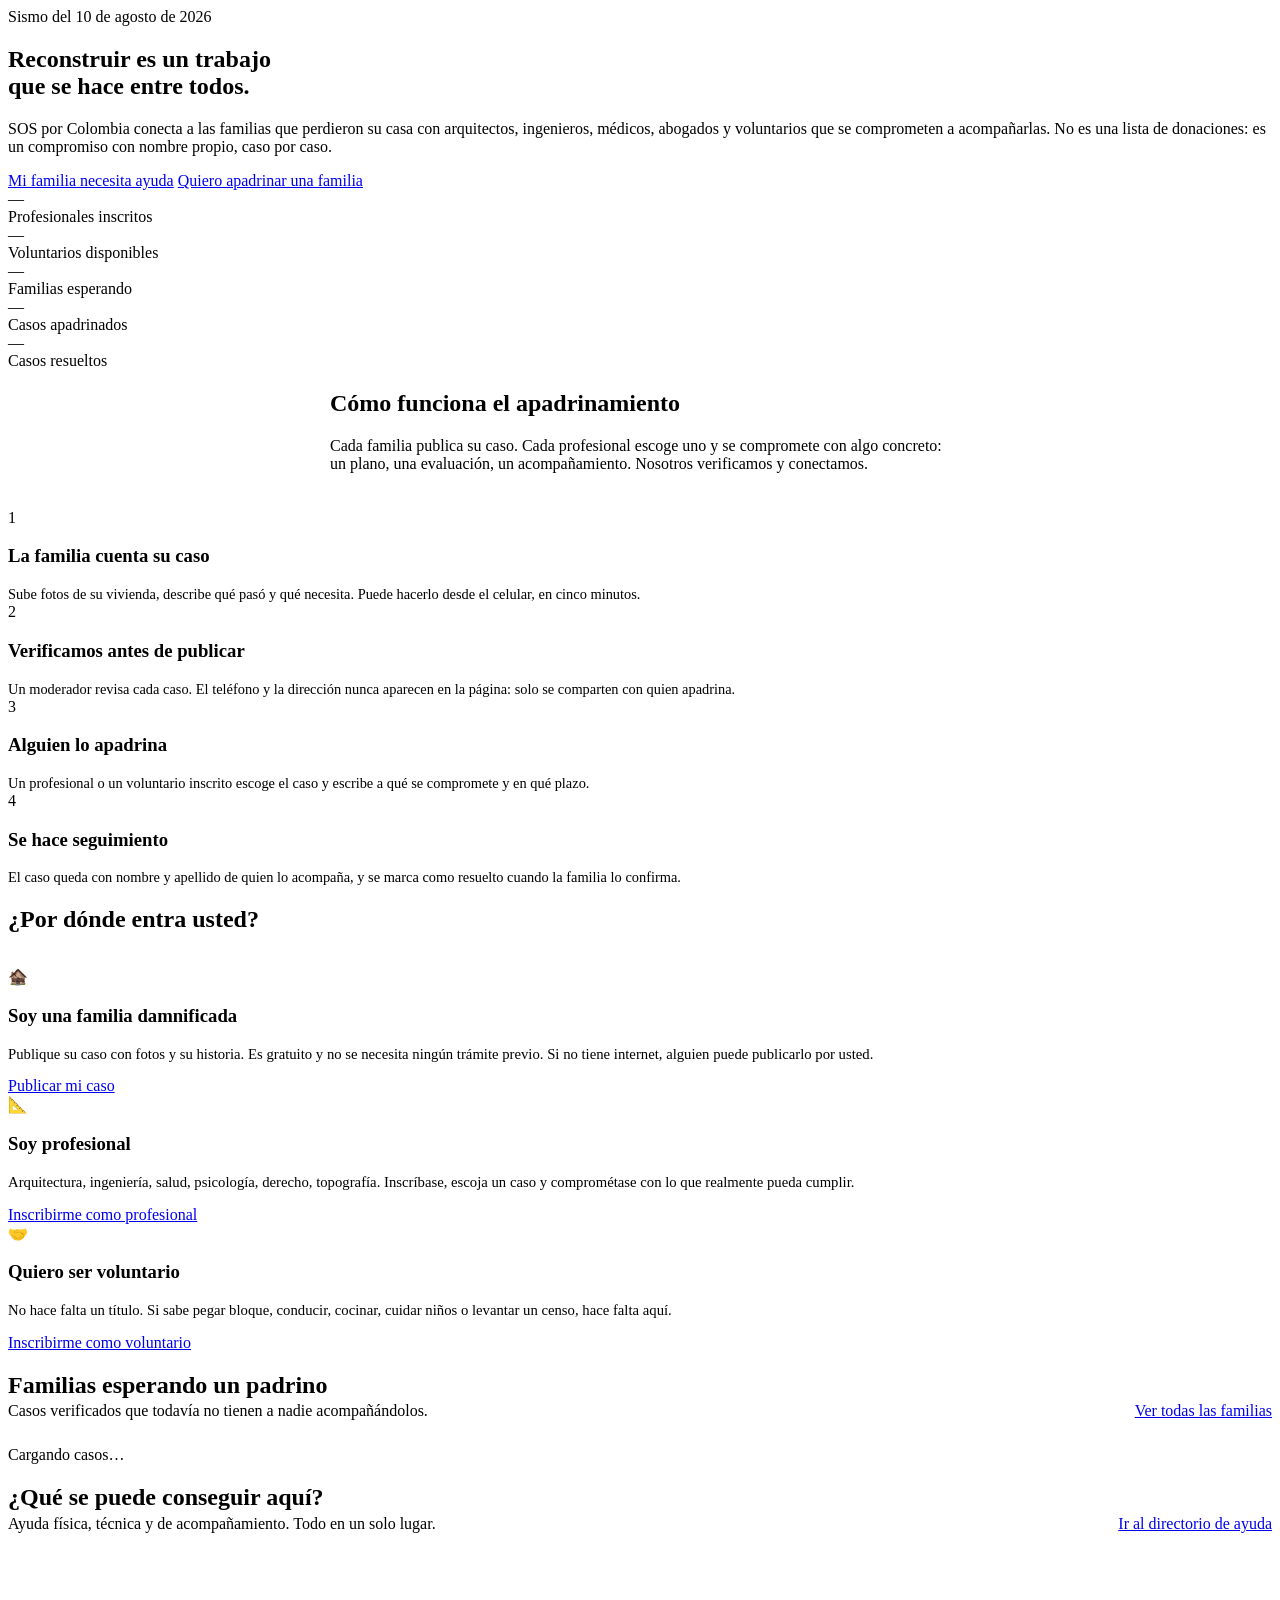
==== index.html @ c6923f70 "Paginas principales de SOS por Colombia" ====
<!DOCTYPE html>
<html lang="es-CO">
<head>
<meta charset="utf-8">
<meta name="viewport" content="width=device-width, initial-scale=1">
<title>SOS por Colombia · Reconstruir es un trabajo entre todos</title>
<meta name="description" content="Plataforma que conecta a las familias afectadas por el sismo del 10 de agosto de 2026 con arquitectos, ingenieros, profesionales y voluntarios dispuestos a acompañarlas.">
<meta property="og:title" content="SOS por Colombia">
<meta property="og:description" content="Conectamos a las familias damnificadas con profesionales y voluntarios que las acompañan hasta reconstruir.">
<meta property="og:type" content="website">
<link rel="icon" href="assets/img/favicon.svg" type="image/svg+xml">
<link rel="preconnect" href="https://fonts.googleapis.com">
<link rel="preconnect" href="https://fonts.gstatic.com" crossorigin>
<link href="https://fonts.googleapis.com/css2?family=Poppins:wght@400;500;600;700;800&display=swap" rel="stylesheet">
<link rel="stylesheet" href="assets/css/styles.css">
</head>
<body>

<main>
  <!-- ============ PORTADA ============ -->
  <section class="portada">
    <div class="contenedor">
      <span class="portada__etiqueta"><span class="portada__punto"></span> Sismo del 10 de agosto de 2026</span>
      <h1>Reconstruir es un trabajo<br>que se hace entre todos.</h1>
      <p class="portada__texto">
        SOS por Colombia conecta a las familias que perdieron su casa con arquitectos, ingenieros,
        médicos, abogados y voluntarios que se comprometen a acompañarlas. No es una lista de
        donaciones: es un compromiso con nombre propio, caso por caso.
      </p>
      <div class="portada__acciones">
        <a class="boton boton--dorado" href="publicar.html">Mi familia necesita ayuda</a>
        <a class="boton boton--claro" href="casos.html">Quiero apadrinar una familia</a>
      </div>

      <div class="cifras" id="cifras">
        <div class="cifra"><div class="cifra__num" data-cifra="profesionales">—</div><div class="cifra__etq">Profesionales inscritos</div></div>
        <div class="cifra"><div class="cifra__num" data-cifra="voluntarios">—</div><div class="cifra__etq">Voluntarios disponibles</div></div>
        <div class="cifra"><div class="cifra__num" data-cifra="casos_abiertos">—</div><div class="cifra__etq">Familias esperando</div></div>
        <div class="cifra"><div class="cifra__num" data-cifra="apadrinamientos">—</div><div class="cifra__etq">Casos apadrinados</div></div>
        <div class="cifra"><div class="cifra__num" data-cifra="casos_resueltos">—</div><div class="cifra__etq">Casos resueltos</div></div>
      </div>
    </div>
  </section>

  <!-- ============ CÓMO FUNCIONA ============ -->
  <section class="seccion">
    <div class="contenedor">
      <div class="centro" style="max-width:620px;margin-inline:auto">
        <h2>Cómo funciona el apadrinamiento</h2>
        <p style="color:var(--ink-2)">Cada familia publica su caso. Cada profesional escoge uno y se compromete
        con algo concreto: un plano, una evaluación, un acompañamiento. Nosotros verificamos y conectamos.</p>
      </div>
      <div class="rejilla rejilla--4" style="margin-top:36px">
        <article class="tarjeta">
          <div class="paso__num">1</div>
          <h3>La familia cuenta su caso</h3>
          <p style="font-size:.9rem;color:var(--ink-2);margin:0">Sube fotos de su vivienda, describe qué pasó y qué
          necesita. Puede hacerlo desde el celular, en cinco minutos.</p>
        </article>
        <article class="tarjeta">
          <div class="paso__num">2</div>
          <h3>Verificamos antes de publicar</h3>
          <p style="font-size:.9rem;color:var(--ink-2);margin:0">Un moderador revisa cada caso. El teléfono y la
          dirección nunca aparecen en la página: solo se comparten con quien apadrina.</p>
        </article>
        <article class="tarjeta">
          <div class="paso__num">3</div>
          <h3>Alguien lo apadrina</h3>
          <p style="font-size:.9rem;color:var(--ink-2);margin:0">Un profesional o un voluntario inscrito escoge el
          caso y escribe a qué se compromete y en qué plazo.</p>
        </article>
        <article class="tarjeta">
          <div class="paso__num">4</div>
          <h3>Se hace seguimiento</h3>
          <p style="font-size:.9rem;color:var(--ink-2);margin:0">El caso queda con nombre y apellido de quien lo
          acompaña, y se marca como resuelto cuando la familia lo confirma.</p>
        </article>
      </div>
    </div>
  </section>

  <!-- ============ TRES PUERTAS ============ -->
  <section class="seccion" style="background:#fff;border-block:1px solid var(--line)">
    <div class="contenedor">
      <h2 class="centro">¿Por dónde entra usted?</h2>
      <div class="rejilla rejilla--3" style="margin-top:34px">

        <article class="tarjeta tarjeta--enlace">
          <div class="icono-caja icono-caja--rojo">🏚️</div>
          <h3>Soy una familia damnificada</h3>
          <p style="font-size:.92rem;color:var(--ink-2)">Publique su caso con fotos y su historia. Es gratuito y no
          se necesita ningún trámite previo. Si no tiene internet, alguien puede publicarlo por usted.</p>
          <a class="boton boton--rojo boton--ancho" href="publicar.html">Publicar mi caso</a>
        </article>

        <article class="tarjeta tarjeta--enlace">
          <div class="icono-caja">📐</div>
          <h3>Soy profesional</h3>
          <p style="font-size:.92rem;color:var(--ink-2)">Arquitectura, ingeniería, salud, psicología, derecho,
          topografía. Inscríbase, escoja un caso y comprométase con lo que realmente pueda cumplir.</p>
          <a class="boton boton--primario boton--ancho" href="profesionales.html#inscribirme">Inscribirme como profesional</a>
        </article>

        <article class="tarjeta tarjeta--enlace">
          <div class="icono-caja icono-caja--dorado">🤝</div>
          <h3>Quiero ser voluntario</h3>
          <p style="font-size:.92rem;color:var(--ink-2)">No hace falta un título. Si sabe pegar bloque, conducir,
          cocinar, cuidar niños o levantar un censo, hace falta aquí.</p>
          <a class="boton boton--dorado boton--ancho" href="voluntarios.html#inscribirme">Inscribirme como voluntario</a>
        </article>

      </div>
    </div>
  </section>

  <!-- ============ CASOS RECIENTES ============ -->
  <section class="seccion">
    <div class="contenedor">
      <div style="display:flex;align-items:flex-end;justify-content:space-between;gap:18px;flex-wrap:wrap;margin-bottom:26px">
        <div>
          <h2 style="margin-bottom:.15em">Familias esperando un padrino</h2>
          <p style="color:var(--ink-2);margin:0">Casos verificados que todavía no tienen a nadie acompañándolos.</p>
        </div>
        <a class="boton boton--linea" href="casos.html">Ver todas las familias</a>
      </div>
      <div class="rejilla rejilla--3" id="casos-portada">
        <div class="cargando"><div class="girador"></div>Cargando casos…</div>
      </div>
    </div>
  </section>

  <!-- ============ QUÉ SE PUEDE CONSEGUIR ============ -->
  <section class="seccion" style="background:#fff;border-block:1px solid var(--line)">
    <div class="contenedor">
      <div style="display:flex;align-items:flex-end;justify-content:space-between;gap:18px;flex-wrap:wrap;margin-bottom:26px">
        <div>
          <h2 style="margin-bottom:.15em">¿Qué se puede conseguir aquí?</h2>
          <p style="color:var(--ink-2);margin:0">Ayuda física, técnica y de acompañamiento. Todo en un solo lugar.</p>
        </div>
        <a class="boton boton--linea" href="ayuda.html">Ir al directorio de ayuda</a>
      </div>
      <div class="rejilla rejilla--4" id="tipos-ayuda"></div>
    </div>
  </section>

  <!-- ============ CONTEXTO DEL EVENTO ============ -->
  <section class="seccion">
    <div class="contenedor">
      <div class="tarjeta" style="background:var(--navy-900);color:#fff;border:none">
        <h2 style="color:#fff">La dimensión de lo que pasó</h2>
        <div class="rejilla rejilla--4" style="margin-top:22px" id="contexto"></div>
        <p style="margin:22px 0 0;font-size:.79rem;color:rgba(255,255,255,.55)" id="fuente-contexto"></p>
      </div>
    </div>
  </section>
</main>

<script type="module" src="assets/js/pag-inicio.js"></script>
</body>
</html>
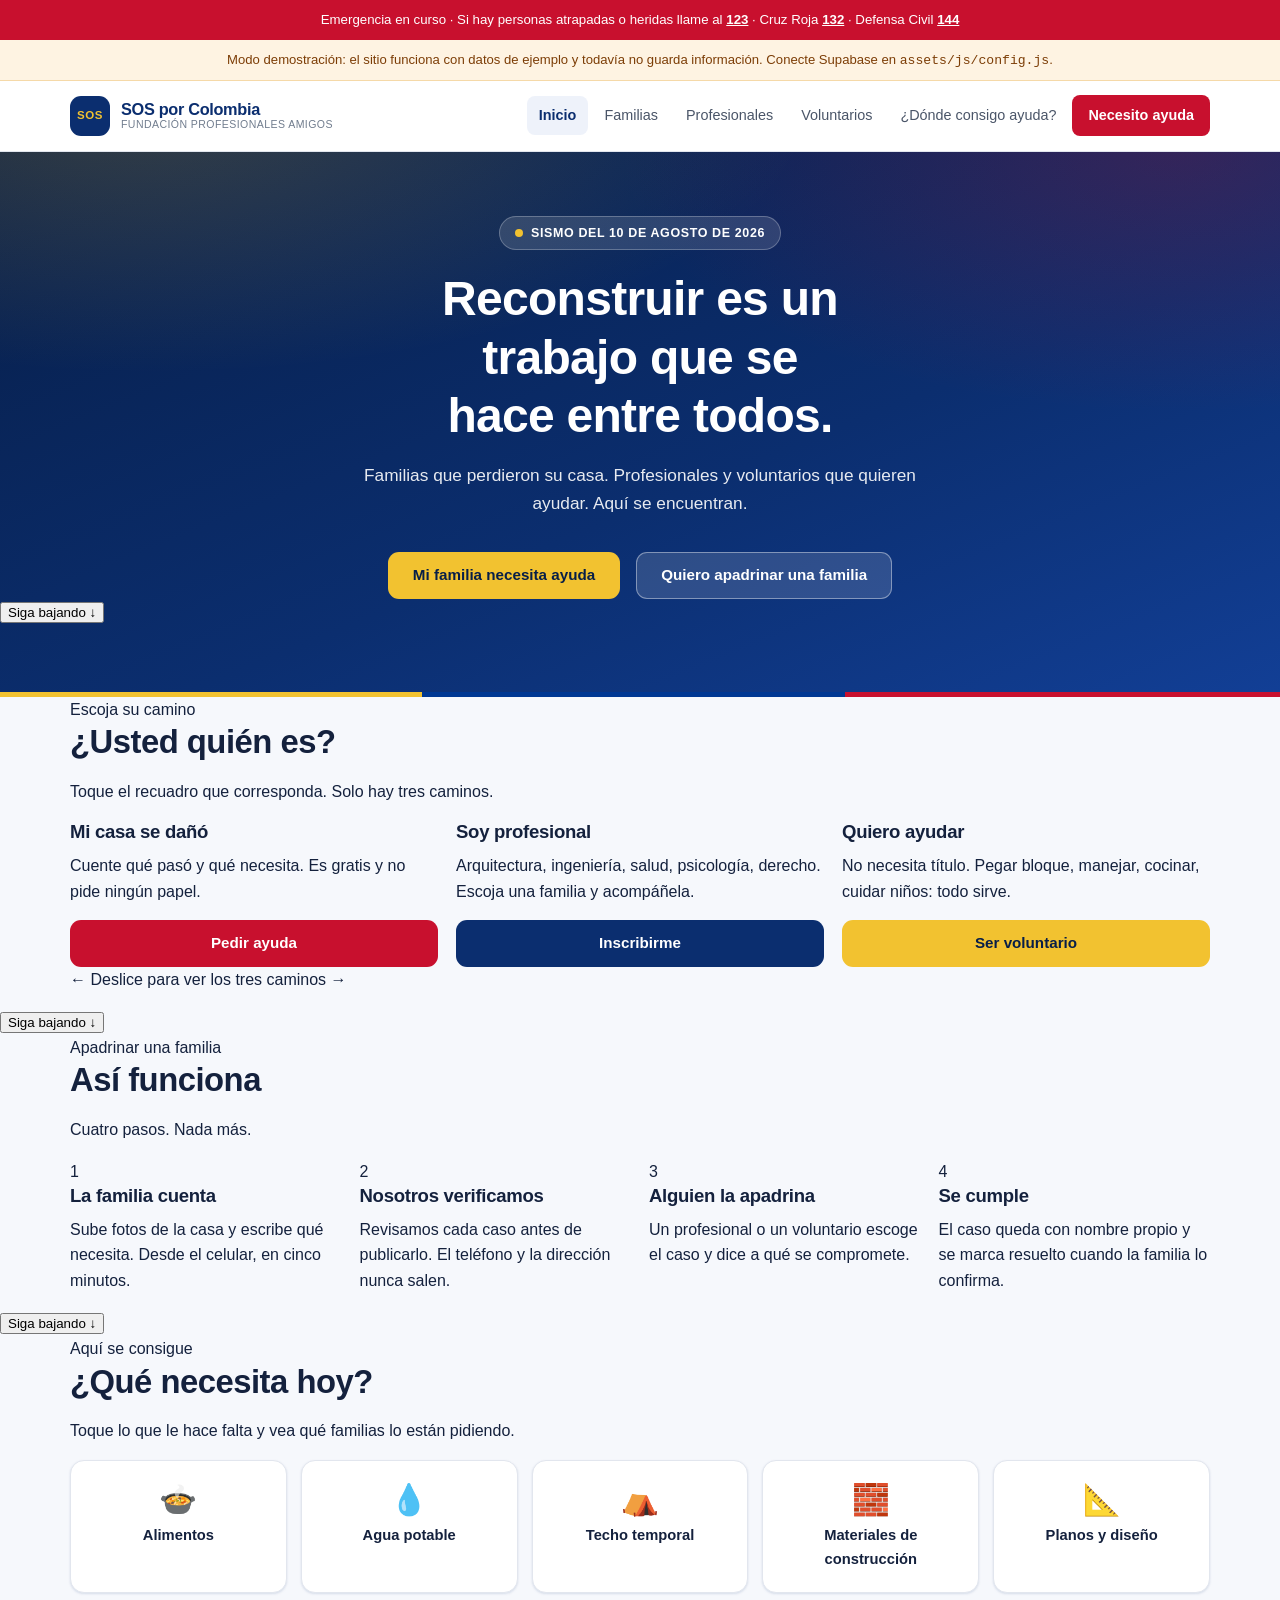
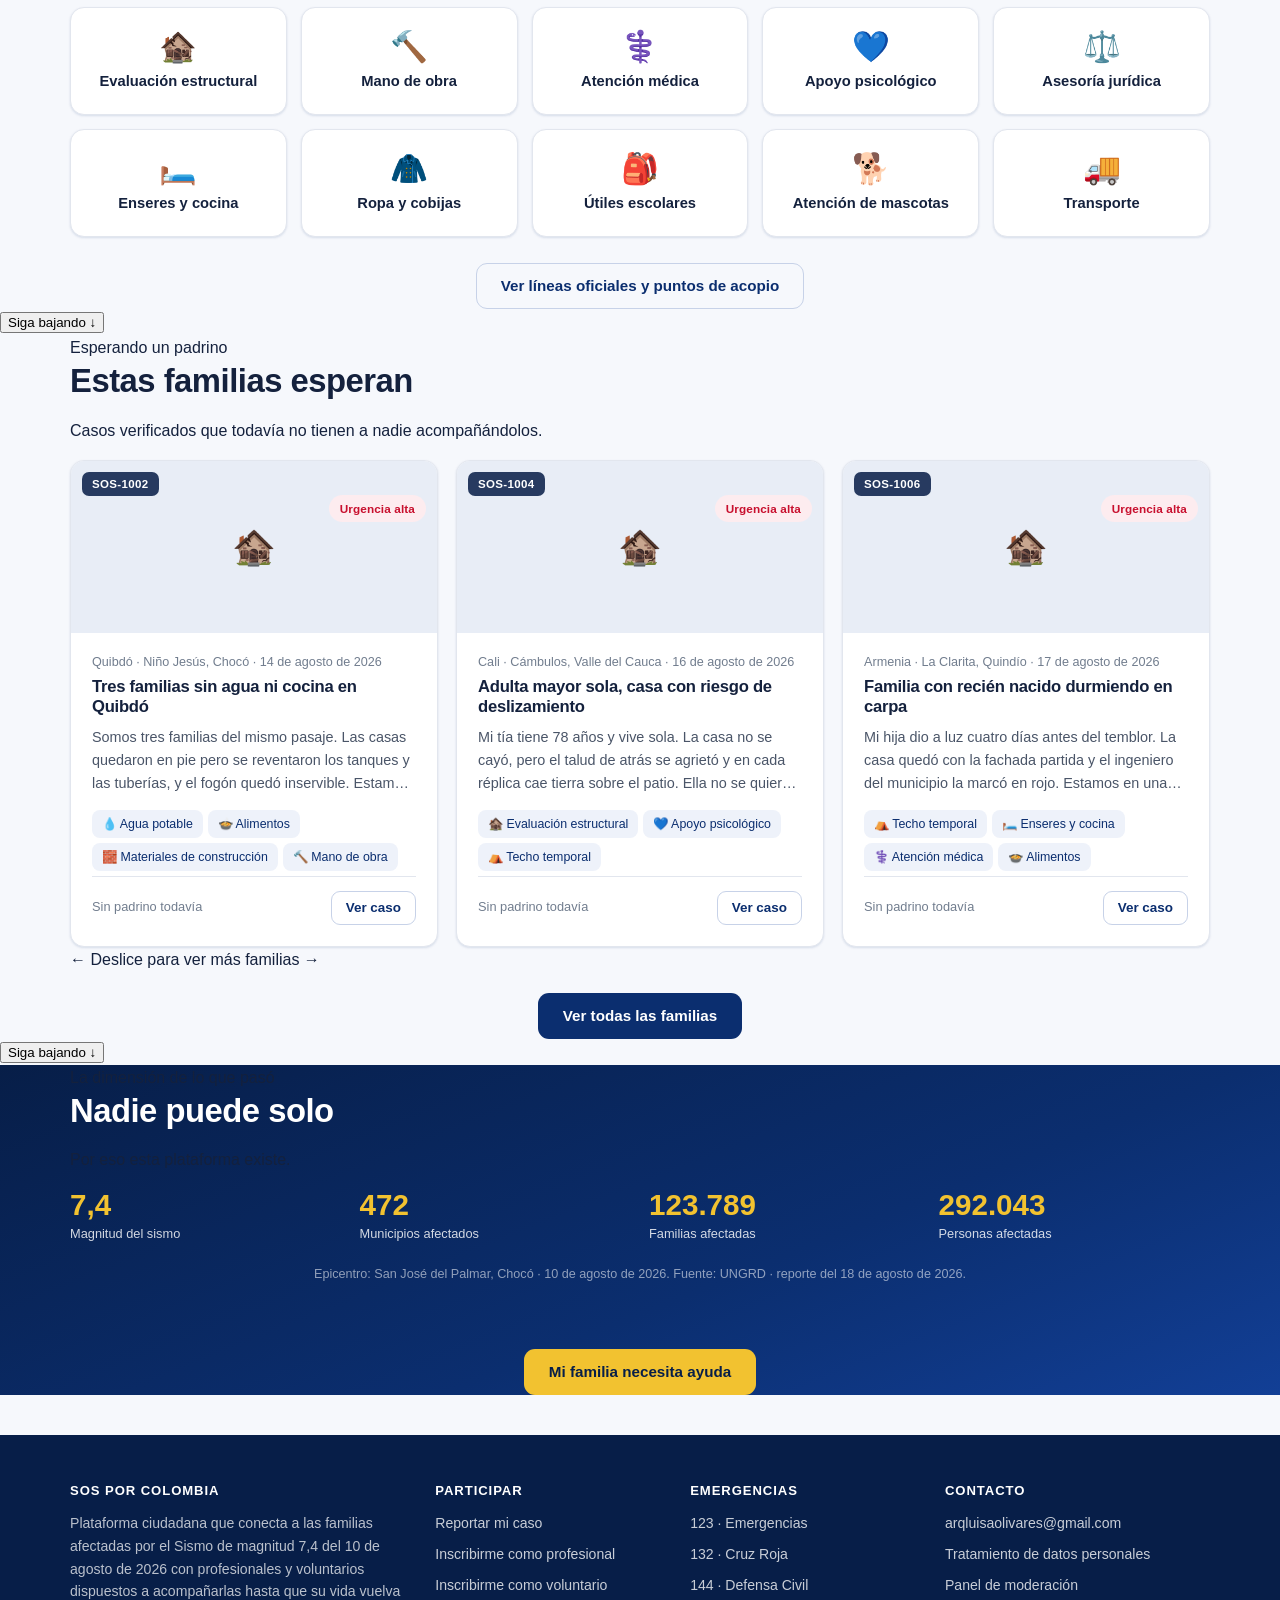
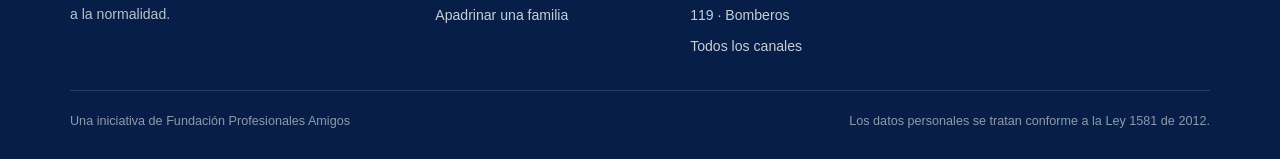
==== commit 30c4ccba: "Rediseno de la portada: navegacion pantalla por pantalla" ====
--- a/index.html
+++ b/index.html
@@ -1,5 +1,5 @@
 <!DOCTYPE html>
-<html lang="es-CO">
+<html lang="es-CO" class="pantallas">
 <head>
 <meta charset="utf-8">
 <meta name="viewport" content="width=device-width, initial-scale=1">
@@ -17,142 +17,168 @@
 <body>
 
 <main>
-  <!-- ============ PORTADA ============ -->
-  <section class="portada">
+
+  <!-- ══════════ PANTALLA 1 · PORTADA ══════════ -->
+  <section class="pantalla pantalla--oscura portada" id="p1" data-pantalla="Inicio" data-tono="oscuro">
+    <div class="contenedor centro">
+      <span class="portada__etiqueta"><span class="portada__punto"></span> Sismo del 10 de agosto de 2026</span>
+
+      <h1 style="max-width:16ch;margin-inline:auto">Reconstruir es un trabajo que se hace entre todos.</h1>
+
+      <p class="portada__texto" style="margin-inline:auto;text-align:center;max-width:600px">
+        Familias que perdieron su casa. Profesionales y voluntarios que quieren ayudar.
+        Aquí se encuentran.
+      </p>
+
+      <div class="portada__acciones" style="justify-content:center;gap:16px;margin-top:34px">
+        <a class="boton boton--dorado boton--grande" href="publicar.html">Mi familia necesita ayuda</a>
+        <a class="boton boton--claro boton--grande" href="casos.html">Quiero apadrinar una familia</a>
+      </div>
+    </div>
+    <button class="baja" type="button" data-ir="#p2" aria-label="Ver la siguiente pantalla">
+      Siga bajando <span>↓</span>
+    </button>
+  </section>
+
+  <!-- ══════════ PANTALLA 2 · POR DÓNDE ENTRA ══════════ -->
+  <section class="pantalla pantalla--crema" id="p2" data-pantalla="Por dónde entro">
     <div class="contenedor">
-      <span class="portada__etiqueta"><span class="portada__punto"></span> Sismo del 10 de agosto de 2026</span>
-      <h1>Reconstruir es un trabajo<br>que se hace entre todos.</h1>
-      <p class="portada__texto">
-        SOS por Colombia conecta a las familias que perdieron su casa con arquitectos, ingenieros,
-        médicos, abogados y voluntarios que se comprometen a acompañarlas. No es una lista de
-        donaciones: es un compromiso con nombre propio, caso por caso.
-      </p>
-      <div class="portada__acciones">
-        <a class="boton boton--dorado" href="publicar.html">Mi familia necesita ayuda</a>
-        <a class="boton boton--claro" href="casos.html">Quiero apadrinar una familia</a>
+      <div class="titulo-pantalla">
+        <span class="rotulo">Escoja su camino</span>
+        <h2>¿Usted quién es?</h2>
+        <p>Toque el recuadro que corresponda. Solo hay tres caminos.</p>
       </div>
 
-      <div class="cifras" id="cifras">
-        <div class="cifra"><div class="cifra__num" data-cifra="profesionales">—</div><div class="cifra__etq">Profesionales inscritos</div></div>
-        <div class="cifra"><div class="cifra__num" data-cifra="voluntarios">—</div><div class="cifra__etq">Voluntarios disponibles</div></div>
-        <div class="cifra"><div class="cifra__num" data-cifra="casos_abiertos">—</div><div class="cifra__etq">Familias esperando</div></div>
-        <div class="cifra"><div class="cifra__num" data-cifra="apadrinamientos">—</div><div class="cifra__etq">Casos apadrinados</div></div>
-        <div class="cifra"><div class="cifra__num" data-cifra="casos_resueltos">—</div><div class="cifra__etq">Casos resueltos</div></div>
+      <div class="rejilla rejilla--3 deslizable">
+        <article class="camino">
+          <div class="icono-grande icono-grande--rojo" data-icono="casa-danada" data-tam="42"></div>
+          <h3>Mi casa se dañó</h3>
+          <p>Cuente qué pasó y qué necesita. Es gratis y no pide ningún papel.</p>
+          <a class="boton boton--rojo boton--ancho" href="publicar.html">Pedir ayuda</a>
+        </article>
+
+        <article class="camino">
+          <div class="icono-grande" data-icono="escuadra" data-tam="42"></div>
+          <h3>Soy profesional</h3>
+          <p>Arquitectura, ingeniería, salud, psicología, derecho. Escoja una familia y acompáñela.</p>
+          <a class="boton boton--primario boton--ancho" href="profesionales.html#inscribirme">Inscribirme</a>
+        </article>
+
+        <article class="camino">
+          <div class="icono-grande icono-grande--dorado" data-icono="corazon" data-tam="42"></div>
+          <h3>Quiero ayudar</h3>
+          <p>No necesita título. Pegar bloque, manejar, cocinar, cuidar niños: todo sirve.</p>
+          <a class="boton boton--dorado boton--ancho" href="voluntarios.html#inscribirme">Ser voluntario</a>
+        </article>
+      </div>
+      <p class="pista">← Deslice para ver los tres caminos →</p>
+    </div>
+    <button class="baja" type="button" data-ir="#p3" aria-label="Ver la siguiente pantalla">
+      Siga bajando <span>↓</span>
+    </button>
+  </section>
+
+  <!-- ══════════ PANTALLA 3 · CÓMO FUNCIONA ══════════ -->
+  <section class="pantalla pantalla--blanca" id="p3" data-pantalla="Cómo funciona">
+    <div class="contenedor">
+      <div class="titulo-pantalla">
+        <span class="rotulo">Apadrinar una familia</span>
+        <h2>Así funciona</h2>
+        <p>Cuatro pasos. Nada más.</p>
+      </div>
+
+      <div class="rejilla rejilla--4">
+        <article class="paso">
+          <div class="paso__circulo" data-icono="camara" data-tam="32"><span class="paso__orden">1</span></div>
+          <h3>La familia cuenta</h3>
+          <p>Sube fotos de la casa y escribe qué necesita. Desde el celular, en cinco minutos.</p>
+        </article>
+        <article class="paso">
+          <div class="paso__circulo" data-icono="escudo" data-tam="32"><span class="paso__orden">2</span></div>
+          <h3>Nosotros verificamos</h3>
+          <p>Revisamos cada caso antes de publicarlo. El teléfono y la dirección nunca salen.</p>
+        </article>
+        <article class="paso">
+          <div class="paso__circulo" data-icono="personas" data-tam="32"><span class="paso__orden">3</span></div>
+          <h3>Alguien la apadrina</h3>
+          <p>Un profesional o un voluntario escoge el caso y dice a qué se compromete.</p>
+        </article>
+        <article class="paso">
+          <div class="paso__circulo" data-icono="casa-corazon" data-tam="32"><span class="paso__orden">4</span></div>
+          <h3>Se cumple</h3>
+          <p>El caso queda con nombre propio y se marca resuelto cuando la familia lo confirma.</p>
+        </article>
+      </div>
+    </div>
+    <button class="baja" type="button" data-ir="#p4" aria-label="Ver la siguiente pantalla">
+      Siga bajando <span>↓</span>
+    </button>
+  </section>
+
+  <!-- ══════════ PANTALLA 4 · QUÉ NECESITA ══════════ -->
+  <section class="pantalla pantalla--crema" id="p4" data-pantalla="Qué necesita">
+    <div class="contenedor">
+      <div class="titulo-pantalla">
+        <span class="rotulo">Aquí se consigue</span>
+        <h2>¿Qué necesita hoy?</h2>
+        <p>Toque lo que le hace falta y vea qué familias lo están pidiendo.</p>
+      </div>
+
+      <div class="rejilla rejilla--4" id="tipos-ayuda" style="gap:14px"></div>
+
+      <div class="centro" style="margin-top:26px">
+        <a class="boton boton--linea" href="ayuda.html">Ver líneas oficiales y puntos de acopio</a>
+      </div>
+    </div>
+    <button class="baja" type="button" data-ir="#p5" aria-label="Ver la siguiente pantalla">
+      Siga bajando <span>↓</span>
+    </button>
+  </section>
+
+  <!-- ══════════ PANTALLA 5 · FAMILIAS ══════════ -->
+  <section class="pantalla pantalla--blanca" id="p5" data-pantalla="Familias">
+    <div class="contenedor">
+      <div class="titulo-pantalla">
+        <span class="rotulo">Esperando un padrino</span>
+        <h2>Estas familias esperan</h2>
+        <p>Casos verificados que todavía no tienen a nadie acompañándolos.</p>
+      </div>
+
+      <div class="rejilla rejilla--3 deslizable" id="casos-portada">
+        <div class="cargando"><div class="girador"></div>Cargando casos…</div>
+      </div>
+      <p class="pista">← Deslice para ver más familias →</p>
+
+      <div class="centro" style="margin-top:20px">
+        <a class="boton boton--primario" href="casos.html">Ver todas las familias</a>
+      </div>
+    </div>
+    <button class="baja" type="button" data-ir="#p6" aria-label="Ver la siguiente pantalla">
+      Siga bajando <span>↓</span>
+    </button>
+  </section>
+
+  <!-- ══════════ PANTALLA 6 · CIFRAS ══════════ -->
+  <section class="pantalla pantalla--oscura" id="p6" data-pantalla="Cifras" data-tono="oscuro"
+           style="background:linear-gradient(158deg,var(--navy-900) 0%, var(--navy) 60%, #123f96 100%)">
+    <div class="contenedor">
+      <div class="titulo-pantalla">
+        <span class="rotulo">La dimensión de lo que pasó</span>
+        <h2 style="color:#fff">Nadie puede solo</h2>
+        <p>Por eso esta plataforma existe.</p>
+      </div>
+
+      <div class="rejilla rejilla--4" id="contexto" style="gap:18px"></div>
+      <p class="centro" style="margin:20px 0 0;font-size:.79rem;color:rgba(255,255,255,.55)" id="fuente-contexto"></p>
+
+      <div class="rejilla rejilla--4" id="cifras-plataforma" style="gap:14px;margin-top:34px"></div>
+
+      <div class="centro" style="margin-top:30px">
+        <a class="boton boton--dorado boton--grande" href="publicar.html">Mi familia necesita ayuda</a>
       </div>
     </div>
   </section>
 
-  <!-- ============ CÓMO FUNCIONA ============ -->
-  <section class="seccion">
-    <div class="contenedor">
-      <div class="centro" style="max-width:620px;margin-inline:auto">
-        <h2>Cómo funciona el apadrinamiento</h2>
-        <p style="color:var(--ink-2)">Cada familia publica su caso. Cada profesional escoge uno y se compromete
-        con algo concreto: un plano, una evaluación, un acompañamiento. Nosotros verificamos y conectamos.</p>
-      </div>
-      <div class="rejilla rejilla--4" style="margin-top:36px">
-        <article class="tarjeta">
-          <div class="paso__num">1</div>
-          <h3>La familia cuenta su caso</h3>
-          <p style="font-size:.9rem;color:var(--ink-2);margin:0">Sube fotos de su vivienda, describe qué pasó y qué
-          necesita. Puede hacerlo desde el celular, en cinco minutos.</p>
-        </article>
-        <article class="tarjeta">
-          <div class="paso__num">2</div>
-          <h3>Verificamos antes de publicar</h3>
-          <p style="font-size:.9rem;color:var(--ink-2);margin:0">Un moderador revisa cada caso. El teléfono y la
-          dirección nunca aparecen en la página: solo se comparten con quien apadrina.</p>
-        </article>
-        <article class="tarjeta">
-          <div class="paso__num">3</div>
-          <h3>Alguien lo apadrina</h3>
-          <p style="font-size:.9rem;color:var(--ink-2);margin:0">Un profesional o un voluntario inscrito escoge el
-          caso y escribe a qué se compromete y en qué plazo.</p>
-        </article>
-        <article class="tarjeta">
-          <div class="paso__num">4</div>
-          <h3>Se hace seguimiento</h3>
-          <p style="font-size:.9rem;color:var(--ink-2);margin:0">El caso queda con nombre y apellido de quien lo
-          acompaña, y se marca como resuelto cuando la familia lo confirma.</p>
-        </article>
-      </div>
-    </div>
-  </section>
-
-  <!-- ============ TRES PUERTAS ============ -->
-  <section class="seccion" style="background:#fff;border-block:1px solid var(--line)">
-    <div class="contenedor">
-      <h2 class="centro">¿Por dónde entra usted?</h2>
-      <div class="rejilla rejilla--3" style="margin-top:34px">
-
-        <article class="tarjeta tarjeta--enlace">
-          <div class="icono-caja icono-caja--rojo">🏚️</div>
-          <h3>Soy una familia damnificada</h3>
-          <p style="font-size:.92rem;color:var(--ink-2)">Publique su caso con fotos y su historia. Es gratuito y no
-          se necesita ningún trámite previo. Si no tiene internet, alguien puede publicarlo por usted.</p>
-          <a class="boton boton--rojo boton--ancho" href="publicar.html">Publicar mi caso</a>
-        </article>
-
-        <article class="tarjeta tarjeta--enlace">
-          <div class="icono-caja">📐</div>
-          <h3>Soy profesional</h3>
-          <p style="font-size:.92rem;color:var(--ink-2)">Arquitectura, ingeniería, salud, psicología, derecho,
-          topografía. Inscríbase, escoja un caso y comprométase con lo que realmente pueda cumplir.</p>
-          <a class="boton boton--primario boton--ancho" href="profesionales.html#inscribirme">Inscribirme como profesional</a>
-        </article>
-
-        <article class="tarjeta tarjeta--enlace">
-          <div class="icono-caja icono-caja--dorado">🤝</div>
-          <h3>Quiero ser voluntario</h3>
-          <p style="font-size:.92rem;color:var(--ink-2)">No hace falta un título. Si sabe pegar bloque, conducir,
-          cocinar, cuidar niños o levantar un censo, hace falta aquí.</p>
-          <a class="boton boton--dorado boton--ancho" href="voluntarios.html#inscribirme">Inscribirme como voluntario</a>
-        </article>
-
-      </div>
-    </div>
-  </section>
-
-  <!-- ============ CASOS RECIENTES ============ -->
-  <section class="seccion">
-    <div class="contenedor">
-      <div style="display:flex;align-items:flex-end;justify-content:space-between;gap:18px;flex-wrap:wrap;margin-bottom:26px">
-        <div>
-          <h2 style="margin-bottom:.15em">Familias esperando un padrino</h2>
-          <p style="color:var(--ink-2);margin:0">Casos verificados que todavía no tienen a nadie acompañándolos.</p>
-        </div>
-        <a class="boton boton--linea" href="casos.html">Ver todas las familias</a>
-      </div>
-      <div class="rejilla rejilla--3" id="casos-portada">
-        <div class="cargando"><div class="girador"></div>Cargando casos…</div>
-      </div>
-    </div>
-  </section>
-
-  <!-- ============ QUÉ SE PUEDE CONSEGUIR ============ -->
-  <section class="seccion" style="background:#fff;border-block:1px solid var(--line)">
-    <div class="contenedor">
-      <div style="display:flex;align-items:flex-end;justify-content:space-between;gap:18px;flex-wrap:wrap;margin-bottom:26px">
-        <div>
-          <h2 style="margin-bottom:.15em">¿Qué se puede conseguir aquí?</h2>
-          <p style="color:var(--ink-2);margin:0">Ayuda física, técnica y de acompañamiento. Todo en un solo lugar.</p>
-        </div>
-        <a class="boton boton--linea" href="ayuda.html">Ir al directorio de ayuda</a>
-      </div>
-      <div class="rejilla rejilla--4" id="tipos-ayuda"></div>
-    </div>
-  </section>
-
-  <!-- ============ CONTEXTO DEL EVENTO ============ -->
-  <section class="seccion">
-    <div class="contenedor">
-      <div class="tarjeta" style="background:var(--navy-900);color:#fff;border:none">
-        <h2 style="color:#fff">La dimensión de lo que pasó</h2>
-        <div class="rejilla rejilla--4" style="margin-top:22px" id="contexto"></div>
-        <p style="margin:22px 0 0;font-size:.79rem;color:rgba(255,255,255,.55)" id="fuente-contexto"></p>
-      </div>
-    </div>
-  </section>
 </main>
 
 <script type="module" src="assets/js/pag-inicio.js"></script>
--- a/assets/css/styles.css
+++ b/assets/css/styles.css
@@ -0,0 +1,356 @@
+/* =====================================================================
+   SOS POR COLOMBIA · Sistema de diseño
+   Fundación Profesionales Amigos — navy #0B2E6F / dorado #F2C230
+   ===================================================================== */
+
+:root{
+  --navy:#0B2E6F;
+  --navy-700:#0F3D8C;
+  --navy-900:#071E48;
+  --gold:#F2C230;
+  --gold-600:#D9A711;
+  --red:#C8102E;
+  --red-50:#FDECEF;
+  --green:#0E7C5A;
+  --green-50:#E7F5F0;
+  --amber:#B45309;
+  --amber-50:#FEF3E2;
+
+  --ink:#14213D;
+  --ink-2:#4A5568;
+  --ink-3:#717D8E;
+  --line:#E2E6EE;
+  --bg:#F6F8FC;
+  --white:#FFFFFF;
+
+  --radius:14px;
+  --radius-sm:9px;
+  --shadow-sm:0 1px 2px rgba(11,46,111,.06), 0 1px 3px rgba(11,46,111,.08);
+  --shadow:0 4px 6px -1px rgba(11,46,111,.08), 0 10px 24px -6px rgba(11,46,111,.14);
+  --shadow-lg:0 18px 45px -12px rgba(11,46,111,.28);
+  --maxw:1180px;
+  --font:'Poppins', -apple-system, BlinkMacSystemFont, 'Segoe UI', Roboto, sans-serif;
+}
+
+*,*::before,*::after{box-sizing:border-box}
+html{scroll-behavior:smooth}
+body{
+  margin:0;font-family:var(--font);color:var(--ink);background:var(--bg);
+  font-size:16px;line-height:1.62;-webkit-font-smoothing:antialiased;
+}
+img{max-width:100%;display:block}
+a{color:var(--navy);text-decoration:none}
+a:hover{text-decoration:underline}
+h1,h2,h3,h4{line-height:1.22;margin:0 0 .5em;font-weight:700;letter-spacing:-.015em}
+h1{font-size:clamp(1.9rem,4.4vw,3rem)}
+h2{font-size:clamp(1.4rem,2.8vw,2.05rem)}
+h3{font-size:1.16rem}
+p{margin:0 0 1em}
+:focus-visible{outline:3px solid var(--gold);outline-offset:2px;border-radius:4px}
+
+.contenedor{width:100%;max-width:var(--maxw);margin-inline:auto;padding-inline:20px}
+.seccion{padding:56px 0}
+.seccion--ajustada{padding:36px 0}
+.centro{text-align:center}
+.oculto{display:none !important}
+.solo-lectores{position:absolute;width:1px;height:1px;overflow:hidden;clip:rect(0 0 0 0);white-space:nowrap}
+
+/* ---------- Barra de emergencia ---------- */
+.franja-alerta{
+  background:var(--red);color:#fff;font-size:.83rem;font-weight:500;
+  padding:9px 0;text-align:center;
+}
+.franja-alerta a{color:#fff;text-decoration:underline;font-weight:600}
+
+/* ---------- Encabezado ---------- */
+.encabezado{
+  position:sticky;top:0;z-index:60;background:rgba(255,255,255,.94);
+  backdrop-filter:saturate(180%) blur(10px);border-bottom:1px solid var(--line);
+}
+.encabezado__fila{display:flex;align-items:center;gap:22px;min-height:70px}
+.marca{display:flex;align-items:center;gap:11px;font-weight:700;color:var(--navy);text-decoration:none;flex-shrink:0}
+.marca:hover{text-decoration:none}
+.marca__sello{
+  width:40px;height:40px;border-radius:11px;background:var(--navy);color:var(--gold);
+  display:grid;place-items:center;font-size:.72rem;font-weight:800;letter-spacing:.5px;flex-shrink:0;
+}
+.marca__texto{display:flex;flex-direction:column;line-height:1.1}
+.marca__texto strong{font-size:1.02rem;letter-spacing:-.02em}
+.marca__texto span{font-size:.66rem;color:var(--ink-3);font-weight:500;letter-spacing:.04em;text-transform:uppercase}
+
+.nav{display:flex;align-items:center;gap:4px;margin-left:auto;flex-wrap:wrap}
+.nav a{
+  padding:8px 12px;border-radius:8px;font-size:.9rem;font-weight:500;color:var(--ink-2);
+}
+.nav a:hover{background:#EEF2FA;color:var(--navy);text-decoration:none}
+.nav a[aria-current="page"]{color:var(--navy);background:#EEF2FA;font-weight:600}
+.nav__cta{
+  background:var(--red) !important;color:#fff !important;font-weight:600 !important;padding:9px 16px !important;
+}
+.nav__cta:hover{background:#A50D25 !important}
+.menu-boton{
+  display:none;margin-left:auto;background:none;border:1px solid var(--line);border-radius:9px;
+  padding:9px 11px;cursor:pointer;color:var(--navy);
+}
+
+@media (max-width:960px){
+  .menu-boton{display:block}
+  .nav{
+    position:absolute;top:100%;left:0;right:0;background:#fff;border-bottom:1px solid var(--line);
+    flex-direction:column;align-items:stretch;padding:10px 20px 18px;gap:2px;box-shadow:var(--shadow);
+    display:none;
+  }
+  .nav.abierto{display:flex}
+  .nav a{padding:12px 10px}
+}
+
+/* ---------- Botones ---------- */
+.boton{
+  display:inline-flex;align-items:center;justify-content:center;gap:8px;
+  padding:13px 24px;border-radius:11px;font-family:var(--font);font-size:.95rem;font-weight:600;
+  border:1.5px solid transparent;cursor:pointer;transition:.16s ease;text-decoration:none;line-height:1.2;
+}
+.boton:hover{text-decoration:none;transform:translateY(-1px)}
+.boton:active{transform:none}
+.boton:disabled{opacity:.55;cursor:not-allowed;transform:none}
+.boton--primario{background:var(--navy);color:#fff}
+.boton--primario:hover{background:var(--navy-700);color:#fff}
+.boton--dorado{background:var(--gold);color:var(--navy-900)}
+.boton--dorado:hover{background:var(--gold-600)}
+.boton--rojo{background:var(--red);color:#fff}
+.boton--rojo:hover{background:#A50D25;color:#fff}
+.boton--linea{background:transparent;color:var(--navy);border-color:#C7D2E8}
+.boton--linea:hover{background:#EEF2FA;border-color:var(--navy)}
+.boton--claro{background:rgba(255,255,255,.14);color:#fff;border-color:rgba(255,255,255,.4)}
+.boton--claro:hover{background:rgba(255,255,255,.24);color:#fff}
+.boton--pequeno{padding:8px 14px;font-size:.84rem;border-radius:9px}
+.boton--ancho{width:100%}
+
+/* ---------- Portada ---------- */
+.portada{
+  background:
+    radial-gradient(1100px 460px at 12% -10%, rgba(242,194,48,.20), transparent 60%),
+    radial-gradient(900px 420px at 92% 0%, rgba(200,16,46,.22), transparent 62%),
+    linear-gradient(158deg,var(--navy-900) 0%, var(--navy) 58%, #123f96 100%);
+  color:#fff;padding:64px 0 72px;position:relative;overflow:hidden;
+}
+.portada::after{
+  content:'';position:absolute;inset:auto 0 0 0;height:5px;
+  background:linear-gradient(90deg,var(--gold) 0 33%, #003893 33% 66%, var(--red) 66% 100%);
+}
+.portada h1{color:#fff;margin-bottom:.35em}
+.portada__etiqueta{
+  display:inline-flex;align-items:center;gap:8px;background:rgba(255,255,255,.13);
+  border:1px solid rgba(255,255,255,.25);border-radius:999px;padding:6px 15px;
+  font-size:.78rem;font-weight:600;letter-spacing:.05em;text-transform:uppercase;margin-bottom:20px;
+}
+.portada__punto{width:8px;height:8px;border-radius:50%;background:var(--gold);animation:latido 2s infinite}
+@keyframes latido{0%,100%{opacity:1}50%{opacity:.35}}
+.portada__texto{max-width:660px;font-size:1.08rem;color:rgba(255,255,255,.9)}
+.portada__acciones{display:flex;gap:12px;flex-wrap:wrap;margin-top:28px}
+
+.cifras{display:grid;grid-template-columns:repeat(auto-fit,minmax(150px,1fr));gap:14px;margin-top:44px}
+.cifra{
+  background:rgba(255,255,255,.09);border:1px solid rgba(255,255,255,.18);
+  border-radius:var(--radius);padding:18px 20px;
+}
+.cifra__num{font-size:1.85rem;font-weight:800;color:var(--gold);line-height:1.1}
+.cifra__etq{font-size:.8rem;color:rgba(255,255,255,.82);margin-top:2px}
+
+/* ---------- Tarjetas ---------- */
+.tarjeta{
+  background:#fff;border:1px solid var(--line);border-radius:var(--radius);
+  padding:24px;box-shadow:var(--shadow-sm);transition:.18s ease;
+}
+.tarjeta--enlace:hover{box-shadow:var(--shadow);transform:translateY(-2px);border-color:#C7D2E8}
+.rejilla{display:grid;gap:18px}
+.rejilla--2{grid-template-columns:repeat(auto-fit,minmax(300px,1fr))}
+.rejilla--3{grid-template-columns:repeat(auto-fit,minmax(268px,1fr))}
+.rejilla--4{grid-template-columns:repeat(auto-fit,minmax(215px,1fr))}
+
+.paso__num{
+  width:38px;height:38px;border-radius:11px;background:#EEF2FA;color:var(--navy);
+  display:grid;place-items:center;font-weight:800;margin-bottom:14px;
+}
+.icono-caja{
+  width:46px;height:46px;border-radius:13px;display:grid;place-items:center;
+  background:#EEF2FA;color:var(--navy);margin-bottom:14px;font-size:1.35rem;
+}
+.icono-caja--dorado{background:#FDF3D8;color:var(--gold-600)}
+.icono-caja--rojo{background:var(--red-50);color:var(--red)}
+.icono-caja--verde{background:var(--green-50);color:var(--green)}
+
+/* ---------- Etiquetas de estado ---------- */
+.etq{
+  display:inline-flex;align-items:center;gap:6px;padding:4px 11px;border-radius:999px;
+  font-size:.735rem;font-weight:600;letter-spacing:.01em;white-space:nowrap;
+}
+.etq--alta{background:var(--red-50);color:var(--red)}
+.etq--media{background:var(--amber-50);color:var(--amber)}
+.etq--baja{background:#EEF2FA;color:var(--navy)}
+.etq--ok{background:var(--green-50);color:var(--green)}
+.etq--neutra{background:#EFF2F7;color:var(--ink-2)}
+.etq--dorada{background:#FDF3D8;color:#8A6A05}
+
+.pastilla{
+  display:inline-block;padding:4px 10px;border-radius:8px;background:#EEF2FA;
+  color:var(--navy);font-size:.775rem;font-weight:500;margin:0 5px 5px 0;
+}
+.pastillas{display:flex;flex-wrap:wrap;gap:0}
+
+/* ---------- Tarjeta de caso ---------- */
+.caso{display:flex;flex-direction:column;overflow:hidden;padding:0}
+.caso__foto{height:172px;background:#E8EDF6 center/cover no-repeat;position:relative;flex-shrink:0}
+.caso__foto--vacia{display:grid;place-items:center;color:#9BAAC6;font-size:2.2rem}
+.caso__codigo{
+  position:absolute;top:11px;left:11px;background:rgba(7,30,72,.86);color:#fff;
+  padding:3px 10px;border-radius:7px;font-size:.72rem;font-weight:600;letter-spacing:.03em;
+}
+.caso__urgencia{position:absolute;top:11px;right:11px}
+.caso__cuerpo{padding:19px 21px 21px;display:flex;flex-direction:column;flex:1}
+.caso__lugar{font-size:.79rem;color:var(--ink-3);font-weight:500;margin-bottom:5px}
+.caso__titulo{font-size:1.04rem;margin-bottom:8px}
+.caso__resumen{font-size:.9rem;color:var(--ink-2);margin-bottom:14px;
+  display:-webkit-box;-webkit-line-clamp:3;-webkit-box-orient:vertical;overflow:hidden}
+.caso__pie{margin-top:auto;padding-top:14px;border-top:1px solid var(--line);
+  display:flex;align-items:center;justify-content:space-between;gap:10px;font-size:.8rem}
+.caso__padrino{color:var(--green);font-weight:600;display:flex;align-items:center;gap:5px}
+
+/* ---------- Formularios ---------- */
+.formulario{display:grid;gap:18px}
+.campo{display:flex;flex-direction:column;gap:6px}
+.campo--doble{grid-column:span 2}
+.campos-fila{display:grid;grid-template-columns:1fr 1fr;gap:18px}
+@media (max-width:640px){.campos-fila{grid-template-columns:1fr}.campo--doble{grid-column:span 1}}
+label{font-size:.87rem;font-weight:600;color:var(--ink)}
+.ayuda{font-size:.79rem;color:var(--ink-3);font-weight:400}
+input[type=text],input[type=email],input[type=tel],input[type=number],input[type=url],select,textarea{
+  width:100%;padding:12px 14px;border:1.5px solid var(--line);border-radius:10px;
+  font-family:var(--font);font-size:.94rem;color:var(--ink);background:#fff;transition:.15s;
+}
+input:focus,select:focus,textarea:focus{outline:none;border-color:var(--navy);box-shadow:0 0 0 3px rgba(11,46,111,.10)}
+textarea{resize:vertical;min-height:120px;line-height:1.6}
+select{appearance:none;background-image:url("data:image/svg+xml,%3Csvg xmlns='http://www.w3.org/2000/svg' width='14' height='14' viewBox='0 0 24 24' fill='none' stroke='%234A5568' stroke-width='2.5' stroke-linecap='round'%3E%3Cpath d='M6 9l6 6 6-6'/%3E%3C/svg%3E");
+  background-repeat:no-repeat;background-position:right 14px center;padding-right:40px}
+input[aria-invalid="true"],select[aria-invalid="true"],textarea[aria-invalid="true"]{border-color:var(--red)}
+.error-campo{font-size:.79rem;color:var(--red);font-weight:500}
+
+.opciones{display:flex;flex-wrap:wrap;gap:9px}
+.opcion{
+  display:inline-flex;align-items:center;gap:8px;padding:9px 14px;border:1.5px solid var(--line);
+  border-radius:10px;cursor:pointer;font-size:.87rem;background:#fff;transition:.15s;user-select:none;
+}
+.opcion:hover{border-color:#B9C7E2;background:#FAFBFE}
+.opcion input{accent-color:var(--navy);width:16px;height:16px;margin:0;cursor:pointer}
+.opcion:has(input:checked){border-color:var(--navy);background:#EEF2FA;font-weight:600;color:var(--navy)}
+
+.acepta{display:flex;gap:11px;align-items:flex-start;padding:16px;background:#F8FAFD;
+  border:1px solid var(--line);border-radius:11px;font-size:.86rem;line-height:1.55}
+.acepta input{margin-top:3px;accent-color:var(--navy);width:17px;height:17px;flex-shrink:0}
+
+.zona-fotos{
+  border:2px dashed #C7D2E8;border-radius:12px;padding:26px;text-align:center;background:#FAFBFE;
+  cursor:pointer;transition:.15s;
+}
+.zona-fotos:hover,.zona-fotos.encima{border-color:var(--navy);background:#EEF2FA}
+.previsualizacion{display:grid;grid-template-columns:repeat(auto-fill,minmax(110px,1fr));gap:10px;margin-top:14px}
+.previsualizacion figure{margin:0;position:relative;border-radius:10px;overflow:hidden;border:1px solid var(--line)}
+.previsualizacion img{height:88px;width:100%;object-fit:cover}
+.previsualizacion button{
+  position:absolute;top:5px;right:5px;background:rgba(7,30,72,.85);color:#fff;border:none;
+  border-radius:6px;width:24px;height:24px;cursor:pointer;font-size:.85rem;line-height:1;
+}
+
+/* ---------- Aviso / caja ---------- */
+.aviso{
+  border-radius:12px;padding:16px 18px;font-size:.89rem;border:1px solid;display:flex;gap:12px;align-items:flex-start;
+}
+.aviso__icono{flex-shrink:0;font-size:1.05rem;line-height:1.5}
+.aviso--info{background:#EEF2FA;border-color:#C7D2E8;color:var(--navy-900)}
+.aviso--ok{background:var(--green-50);border-color:#B6E0D0;color:#0B5C43}
+.aviso--alerta{background:var(--amber-50);border-color:#F5D9A8;color:#7C3D06}
+.aviso--error{background:var(--red-50);border-color:#F5C2CB;color:#8E0B20}
+
+/* ---------- Filtros ---------- */
+.filtros{
+  background:#fff;border:1px solid var(--line);border-radius:var(--radius);padding:18px;
+  display:grid;grid-template-columns:repeat(auto-fit,minmax(180px,1fr));gap:13px;align-items:end;
+  box-shadow:var(--shadow-sm);margin-bottom:26px;
+}
+
+/* ---------- Tabla ---------- */
+.tabla-envoltura{overflow-x:auto;border:1px solid var(--line);border-radius:var(--radius);background:#fff}
+table{width:100%;border-collapse:collapse;font-size:.88rem}
+th,td{padding:12px 14px;text-align:left;border-bottom:1px solid var(--line);vertical-align:top}
+th{background:#F8FAFD;font-weight:600;font-size:.79rem;text-transform:uppercase;letter-spacing:.04em;color:var(--ink-3);white-space:nowrap}
+tbody tr:last-child td{border-bottom:none}
+tbody tr:hover{background:#FAFBFE}
+
+/* ---------- Directorio de ayuda ---------- */
+.linea-ayuda{display:flex;gap:16px;align-items:flex-start;padding:18px 20px;border:1px solid var(--line);
+  border-radius:12px;background:#fff;box-shadow:var(--shadow-sm)}
+.linea-ayuda__num{
+  font-size:1.5rem;font-weight:800;color:var(--red);min-width:64px;line-height:1.2;letter-spacing:-.02em;
+}
+.linea-ayuda__cuerpo h3{margin-bottom:3px;font-size:1rem}
+.linea-ayuda__cuerpo p{margin:0;font-size:.86rem;color:var(--ink-2)}
+
+/* ---------- Detalle de caso ---------- */
+.detalle{display:grid;grid-template-columns:1.65fr 1fr;gap:30px;align-items:start}
+@media (max-width:900px){.detalle{grid-template-columns:1fr}}
+.galeria{display:grid;grid-template-columns:repeat(auto-fit,minmax(150px,1fr));gap:11px;margin:20px 0}
+.galeria img{border-radius:11px;height:190px;width:100%;object-fit:cover;border:1px solid var(--line)}
+.lateral{position:sticky;top:92px}
+.dato{display:flex;justify-content:space-between;gap:14px;padding:9px 0;border-bottom:1px solid var(--line);font-size:.88rem}
+.dato:last-child{border-bottom:none}
+.dato dt{color:var(--ink-3)}
+.dato dd{margin:0;font-weight:600;text-align:right}
+
+/* ---------- Pie ---------- */
+.pie{background:var(--navy-900);color:rgba(255,255,255,.72);padding:48px 0 28px;font-size:.88rem;margin-top:40px}
+.pie h4{color:#fff;font-size:.82rem;text-transform:uppercase;letter-spacing:.07em;margin-bottom:13px}
+.pie a{color:rgba(255,255,255,.78)}
+.pie a:hover{color:var(--gold)}
+.pie__rejilla{display:grid;grid-template-columns:1.5fr 1fr 1fr 1.2fr;gap:34px}
+@media (max-width:820px){.pie__rejilla{grid-template-columns:1fr 1fr}}
+@media (max-width:520px){.pie__rejilla{grid-template-columns:1fr}}
+.pie__lista{list-style:none;padding:0;margin:0;display:grid;gap:8px}
+.pie__base{border-top:1px solid rgba(255,255,255,.14);margin-top:32px;padding-top:20px;
+  display:flex;justify-content:space-between;gap:16px;flex-wrap:wrap;font-size:.79rem;color:rgba(255,255,255,.55)}
+
+/* ---------- Utilidades ---------- */
+.cargando{text-align:center;padding:48px 20px;color:var(--ink-3)}
+.girador{
+  width:30px;height:30px;border:3px solid var(--line);border-top-color:var(--navy);
+  border-radius:50%;margin:0 auto 12px;animation:girar .8s linear infinite;
+}
+@keyframes girar{to{transform:rotate(360deg)}}
+.vacio{text-align:center;padding:54px 24px;color:var(--ink-3);background:#fff;
+  border:1px dashed var(--line);border-radius:var(--radius)}
+.vacio__icono{font-size:2.4rem;margin-bottom:10px;opacity:.5}
+
+.aviso-modo{
+  background:var(--amber-50);border-bottom:1px solid #F5D9A8;color:#7C3D06;
+  font-size:.82rem;padding:9px 0;text-align:center;
+}
+
+.mensajes{position:fixed;right:18px;bottom:18px;z-index:200;display:grid;gap:10px;max-width:340px}
+.mensaje{
+  background:var(--navy-900);color:#fff;padding:13px 17px;border-radius:11px;
+  box-shadow:var(--shadow-lg);font-size:.87rem;animation:entrar .22s ease;
+}
+.mensaje--ok{background:var(--green)}
+.mensaje--error{background:var(--red)}
+@keyframes entrar{from{opacity:0;transform:translateY(10px)}}
+
+.modal{position:fixed;inset:0;background:rgba(7,30,72,.55);z-index:150;display:grid;place-items:center;padding:20px;overflow-y:auto}
+.modal__caja{background:#fff;border-radius:var(--radius);max-width:600px;width:100%;padding:28px;box-shadow:var(--shadow-lg);margin:auto}
+.modal__cerrar{float:right;background:none;border:none;font-size:1.4rem;cursor:pointer;color:var(--ink-3);line-height:1}
+
+.migas{font-size:.83rem;color:var(--ink-3);margin-bottom:14px}
+.migas a{color:var(--ink-3)}
+
+@media print{
+  .encabezado,.pie,.franja-alerta,.boton,.filtros{display:none}
+  body{background:#fff}
+}
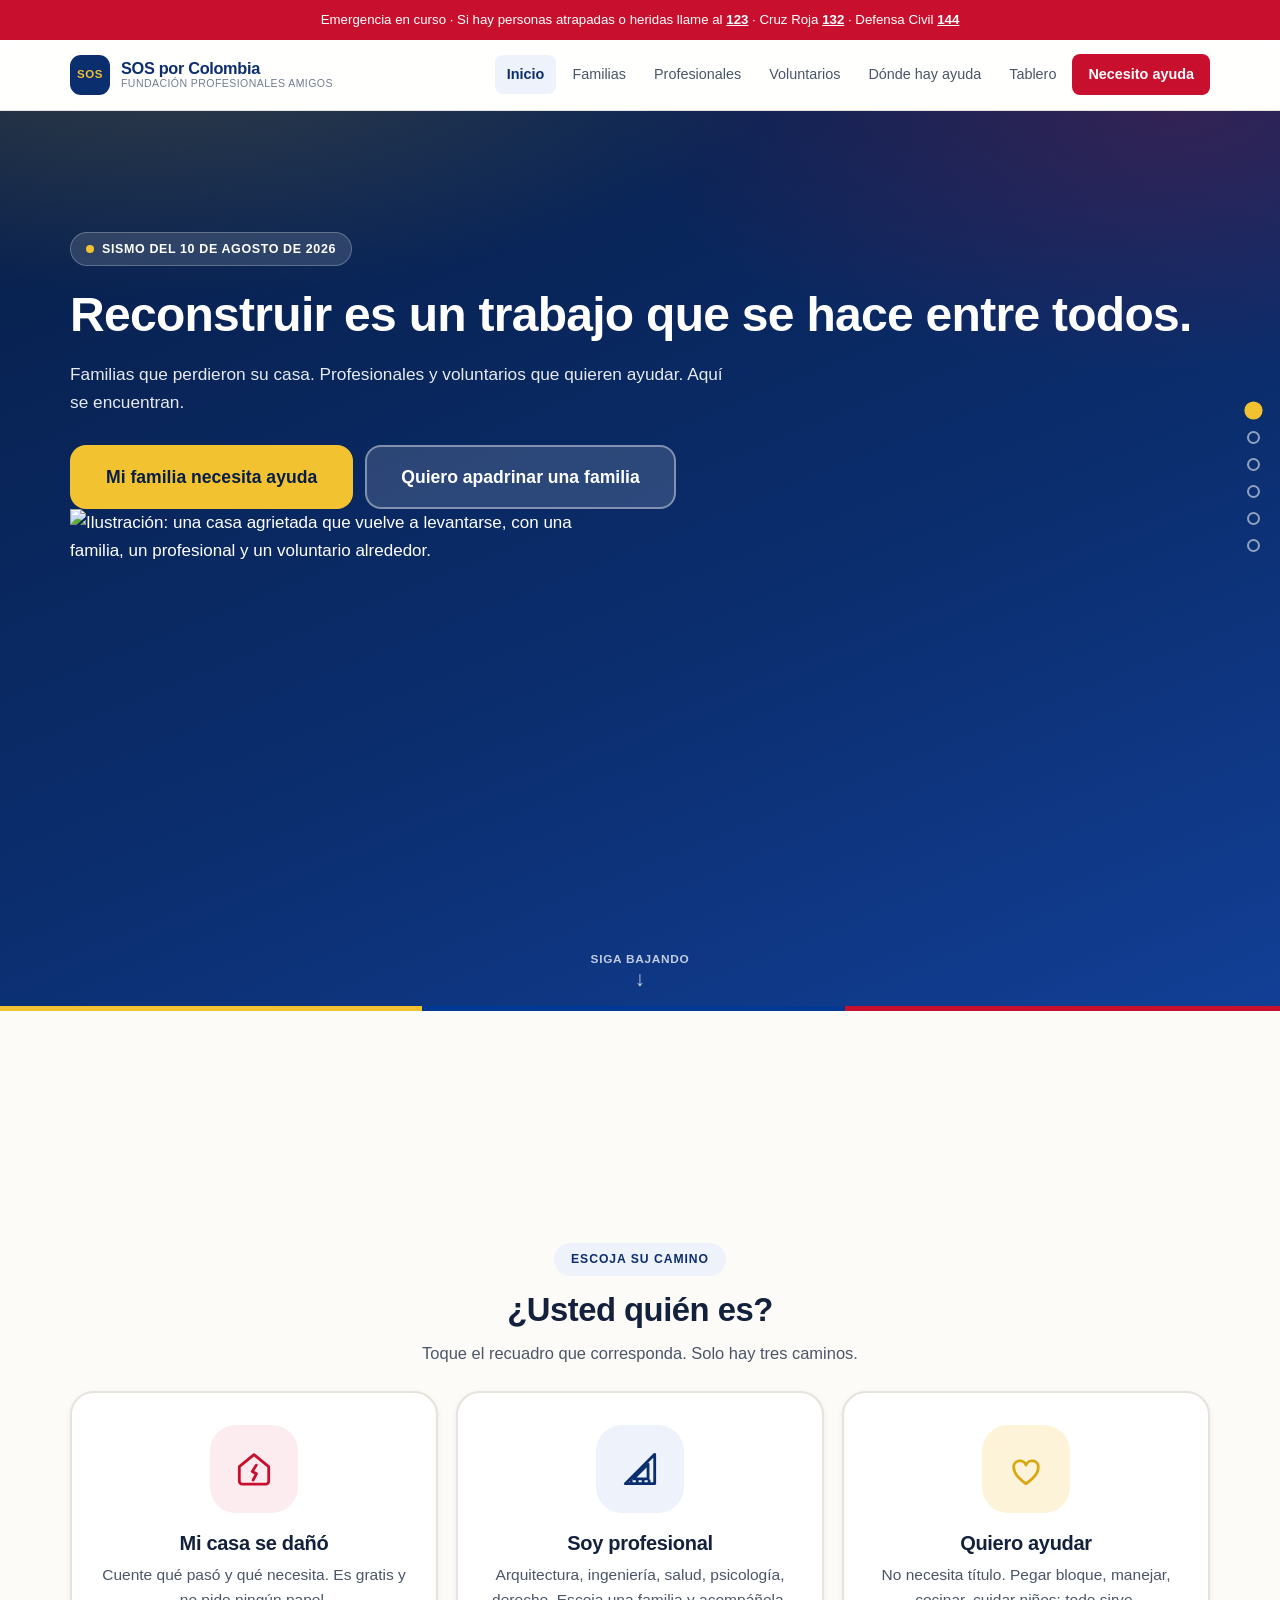
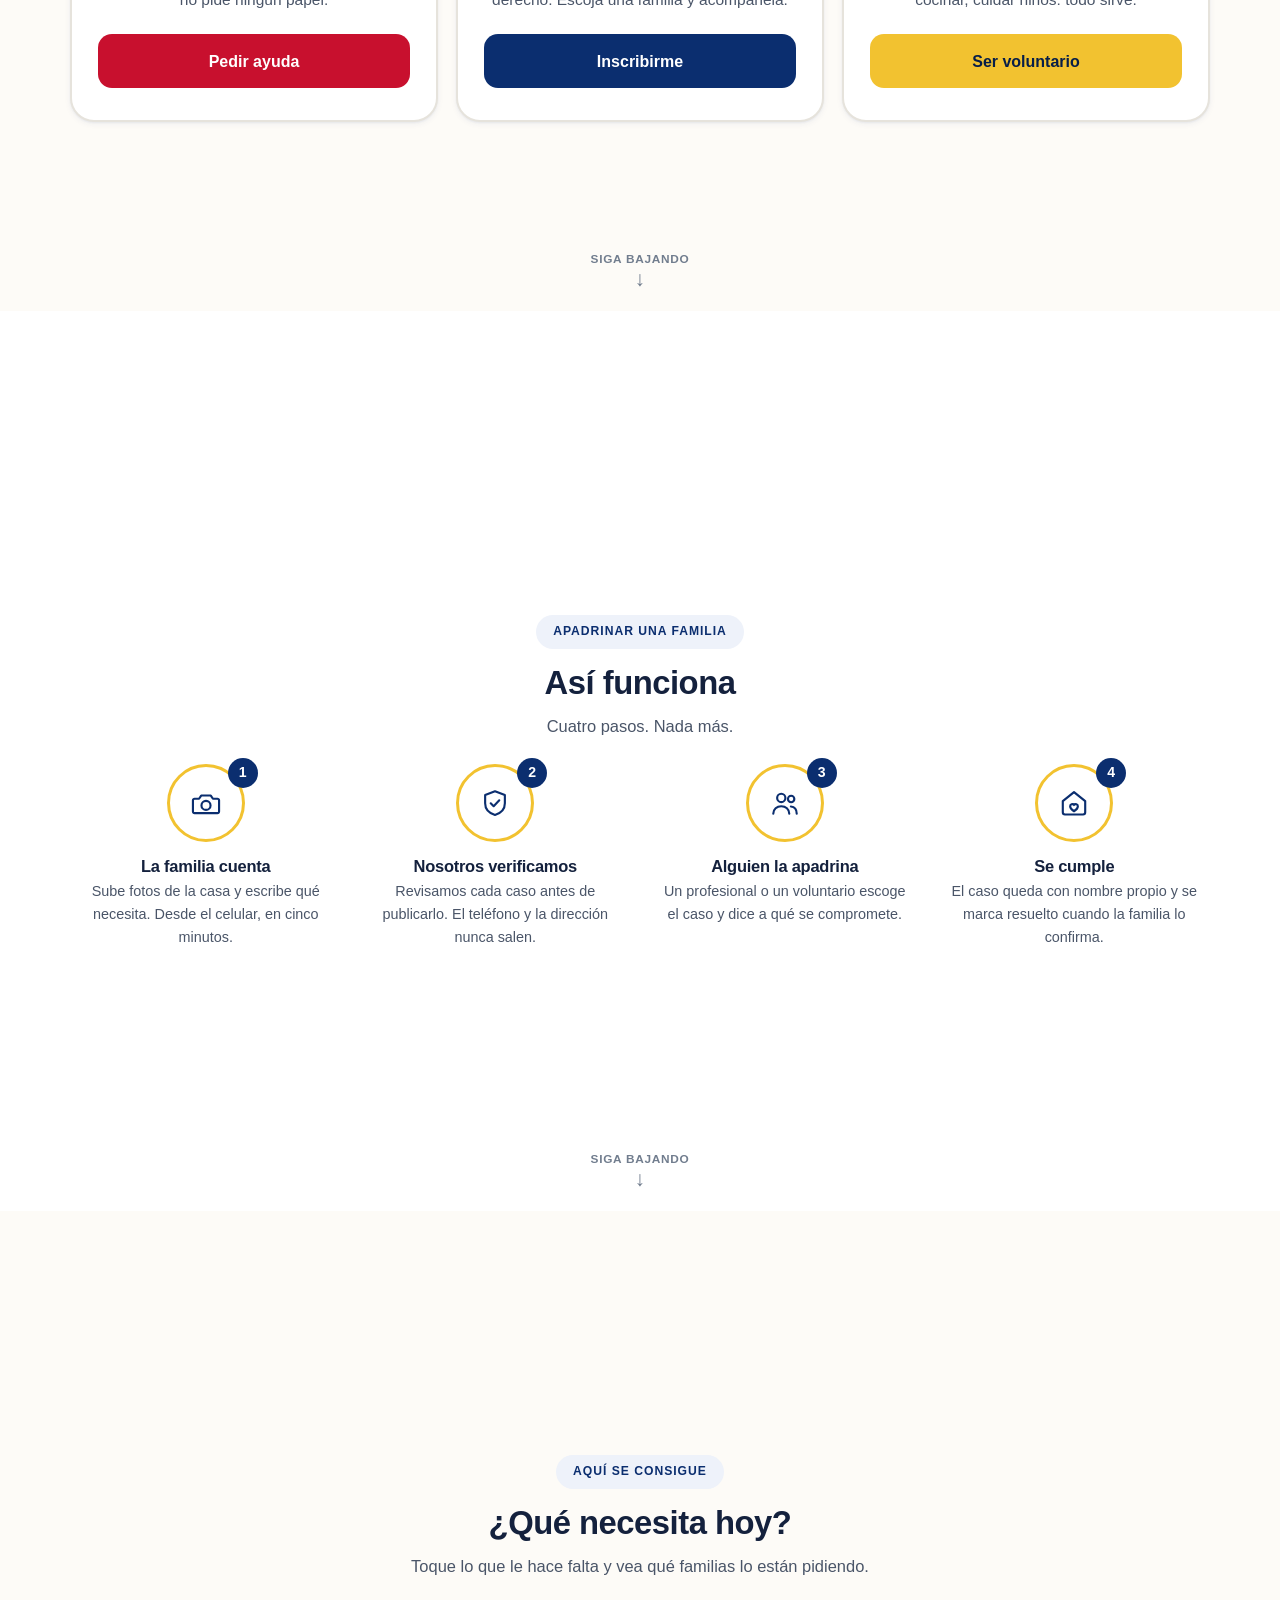
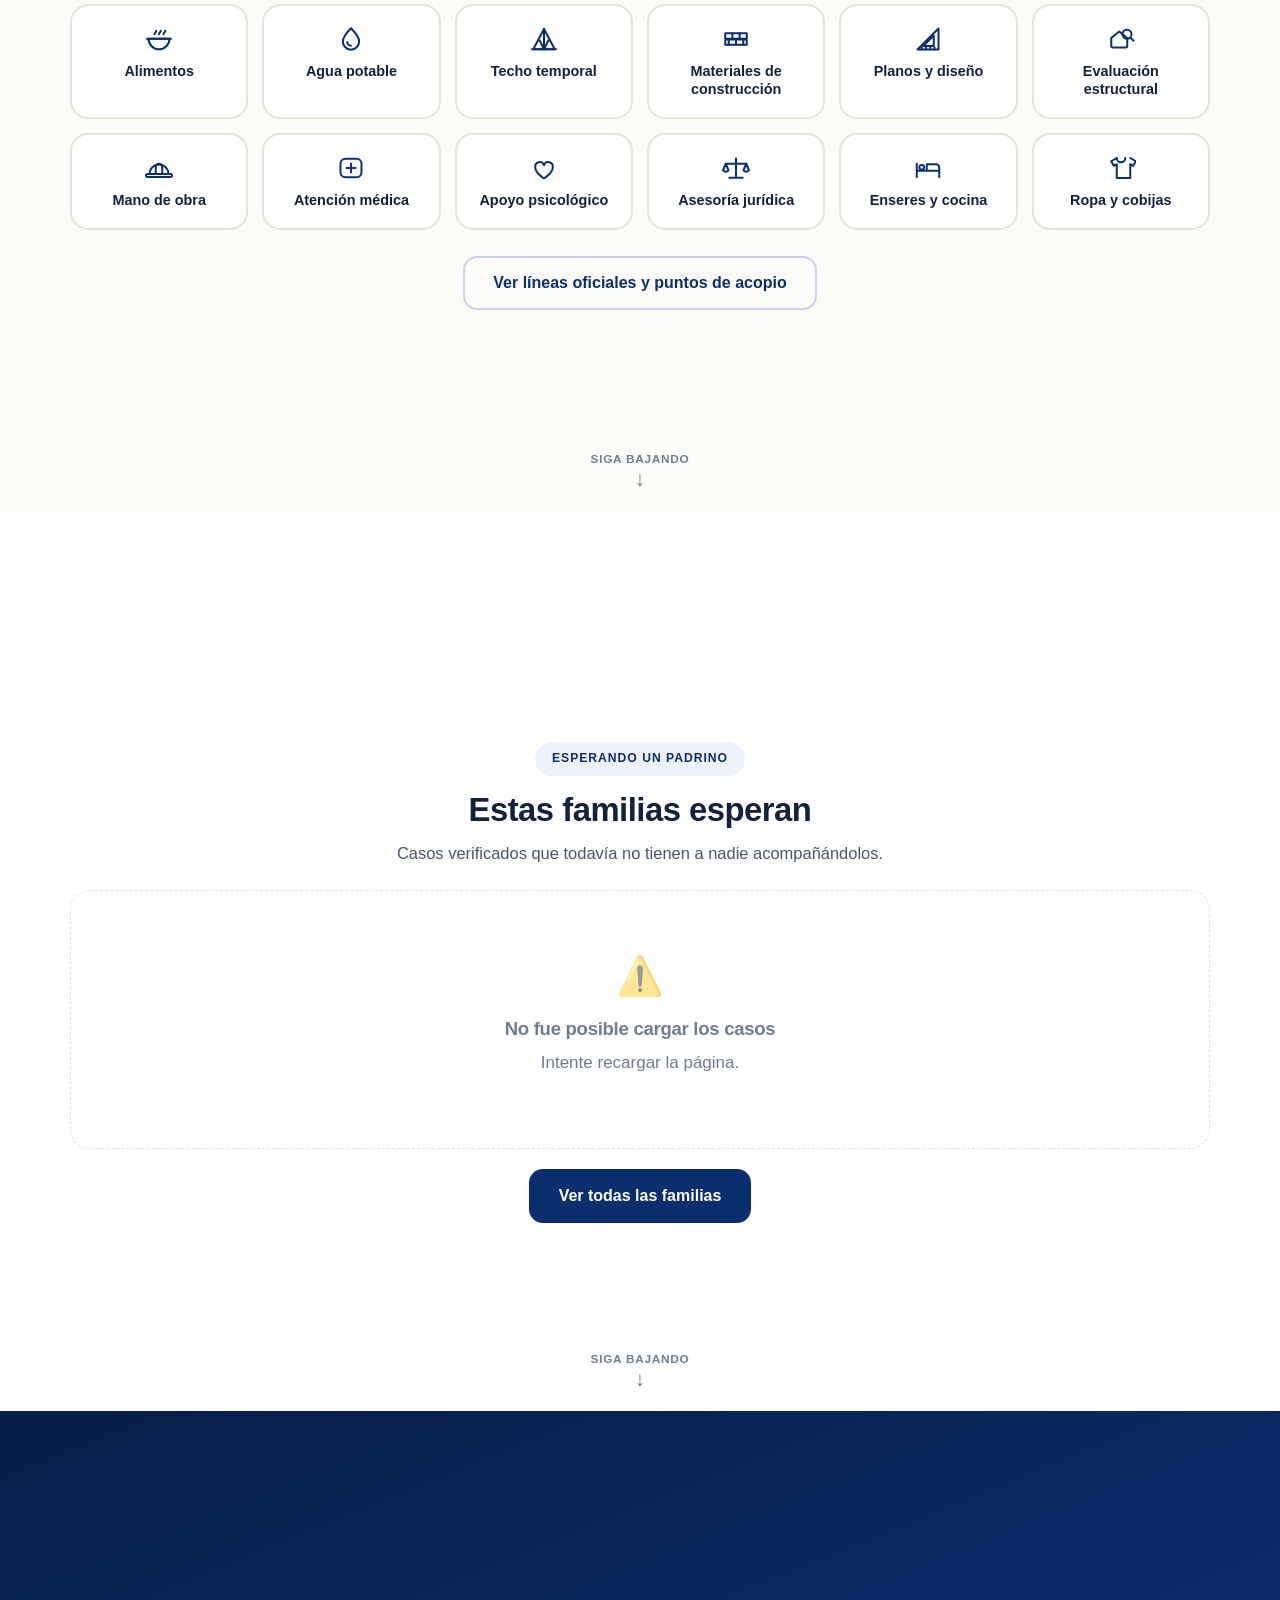
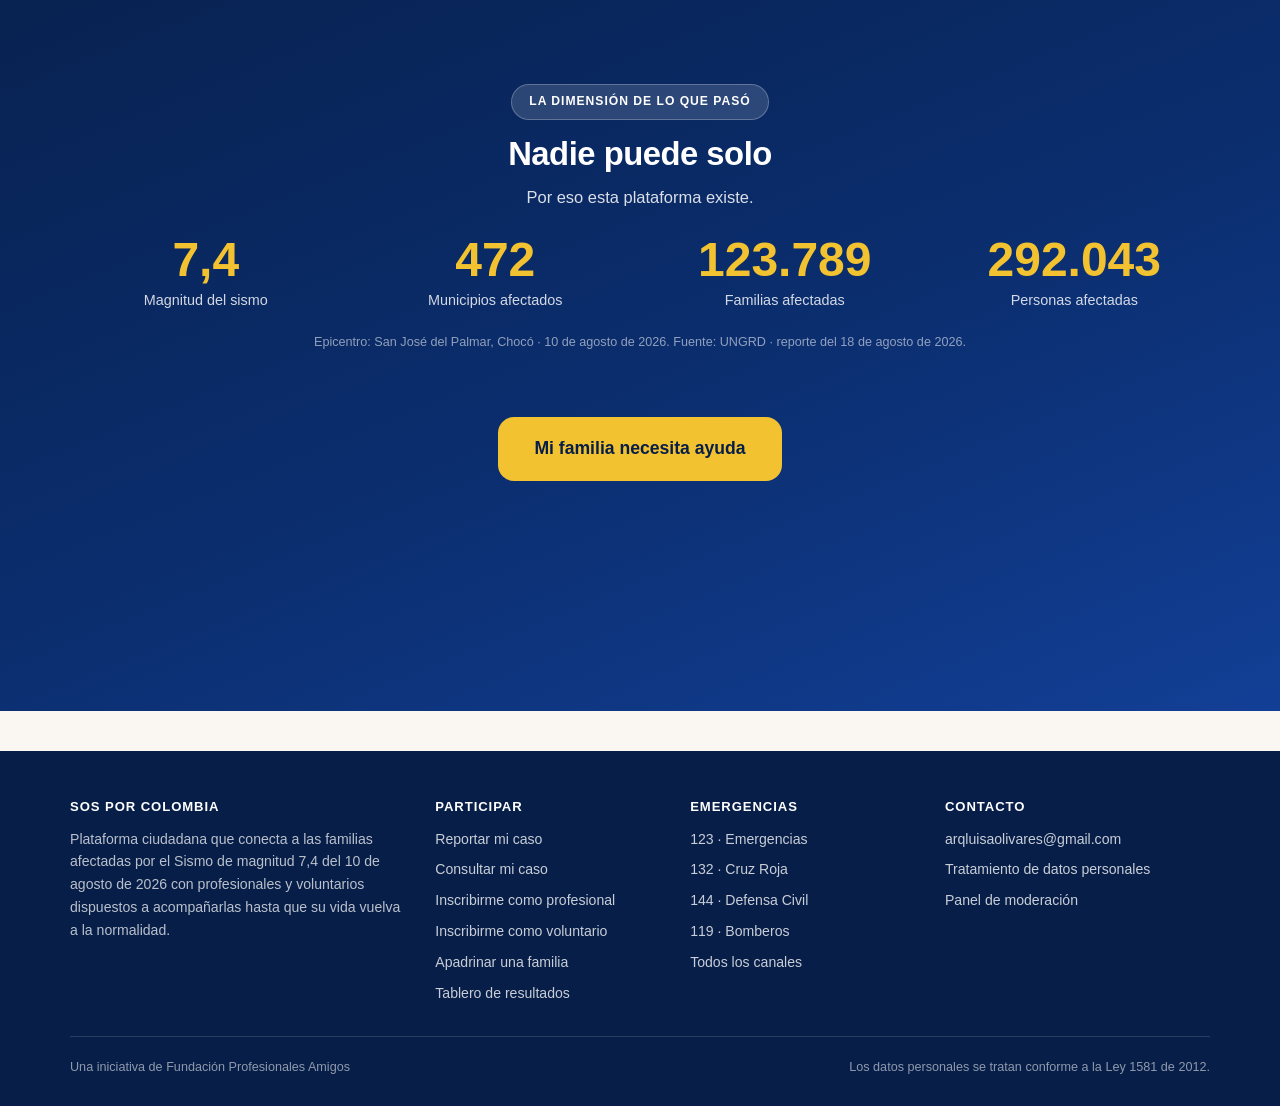
==== commit 2397d8f3: "Ilustracion de portada y pestanas de inscritos" ====
--- a/index.html
+++ b/index.html
@@ -20,19 +20,26 @@
 
   <!-- ══════════ PANTALLA 1 · PORTADA ══════════ -->
   <section class="pantalla pantalla--oscura portada" id="p1" data-pantalla="Inicio" data-tono="oscuro">
-    <div class="contenedor centro">
-      <span class="portada__etiqueta"><span class="portada__punto"></span> Sismo del 10 de agosto de 2026</span>
+    <div class="contenedor portada__rejilla">
+      <div class="portada__columna">
+        <span class="portada__etiqueta"><span class="portada__punto"></span> Sismo del 10 de agosto de 2026</span>
 
-      <h1 style="max-width:16ch;margin-inline:auto">Reconstruir es un trabajo que se hace entre todos.</h1>
+        <h1>Reconstruir es un trabajo que se hace entre todos.</h1>
 
-      <p class="portada__texto" style="margin-inline:auto;text-align:center;max-width:600px">
-        Familias que perdieron su casa. Profesionales y voluntarios que quieren ayudar.
-        Aquí se encuentran.
-      </p>
+        <p class="portada__texto">
+          Familias que perdieron su casa. Profesionales y voluntarios que quieren ayudar.
+          Aquí se encuentran.
+        </p>
 
-      <div class="portada__acciones" style="justify-content:center;gap:16px;margin-top:34px">
-        <a class="boton boton--dorado boton--grande" href="publicar.html">Mi familia necesita ayuda</a>
-        <a class="boton boton--claro boton--grande" href="casos.html">Quiero apadrinar una familia</a>
+        <div class="portada__acciones">
+          <a class="boton boton--dorado boton--grande" href="publicar.html">Mi familia necesita ayuda</a>
+          <a class="boton boton--claro boton--grande" href="casos.html">Quiero apadrinar una familia</a>
+        </div>
+      </div>
+
+      <div class="portada__ilustracion">
+        <img src="assets/img/portada.svg" width="536" height="424"
+             alt="Ilustración: una casa agrietada que vuelve a levantarse, con una familia, un profesional y un voluntario alrededor.">
       </div>
     </div>
     <button class="baja" type="button" data-ir="#p2" aria-label="Ver la siguiente pantalla">
--- a/assets/css/styles.css
+++ b/assets/css/styles.css
@@ -19,24 +19,29 @@
   --ink:#14213D;
   --ink-2:#4A5568;
   --ink-3:#717D8E;
-  --line:#E2E6EE;
-  --bg:#F6F8FC;
+  --line:#E6E3DC;
+  --bg:#FAF7F2;
+  --crema:#FDFBF7;
   --white:#FFFFFF;
 
-  --radius:14px;
-  --radius-sm:9px;
-  --shadow-sm:0 1px 2px rgba(11,46,111,.06), 0 1px 3px rgba(11,46,111,.08);
-  --shadow:0 4px 6px -1px rgba(11,46,111,.08), 0 10px 24px -6px rgba(11,46,111,.14);
-  --shadow-lg:0 18px 45px -12px rgba(11,46,111,.28);
+  --radius:20px;
+  --radius-sm:12px;
+  --shadow-sm:0 1px 2px rgba(11,46,111,.05), 0 2px 6px rgba(11,46,111,.06);
+  --shadow:0 6px 14px -4px rgba(11,46,111,.08), 0 14px 34px -10px rgba(11,46,111,.14);
+  --shadow-lg:0 22px 50px -14px rgba(11,46,111,.26);
   --maxw:1180px;
   --font:'Poppins', -apple-system, BlinkMacSystemFont, 'Segoe UI', Roboto, sans-serif;
+
+  /* altura de las barras fijas de la parte superior */
+  --nav:70px;
 }
 
 *,*::before,*::after{box-sizing:border-box}
-html{scroll-behavior:smooth}
+html{scroll-behavior:smooth;scroll-padding-top:calc(var(--nav) + 12px)}
+html,body{overflow-x:clip}
 body{
   margin:0;font-family:var(--font);color:var(--ink);background:var(--bg);
-  font-size:16px;line-height:1.62;-webkit-font-smoothing:antialiased;
+  font-size:17px;line-height:1.62;-webkit-font-smoothing:antialiased;
 }
 img{max-width:100%;display:block}
 a{color:var(--navy);text-decoration:none}
@@ -93,7 +98,7 @@
   padding:9px 11px;cursor:pointer;color:var(--navy);
 }
 
-@media (max-width:960px){
+@media (max-width:1080px){
   .menu-boton{display:block}
   .nav{
     position:absolute;top:100%;left:0;right:0;background:#fff;border-bottom:1px solid var(--line);
@@ -106,10 +111,12 @@
 
 /* ---------- Botones ---------- */
 .boton{
-  display:inline-flex;align-items:center;justify-content:center;gap:8px;
-  padding:13px 24px;border-radius:11px;font-family:var(--font);font-size:.95rem;font-weight:600;
-  border:1.5px solid transparent;cursor:pointer;transition:.16s ease;text-decoration:none;line-height:1.2;
-}
+  display:inline-flex;align-items:center;justify-content:center;gap:10px;
+  padding:15px 28px;min-height:54px;border-radius:14px;font-family:var(--font);
+  font-size:1rem;font-weight:600;
+  border:2px solid transparent;cursor:pointer;transition:.16s ease;text-decoration:none;line-height:1.2;
+}
+.boton--grande{padding:19px 34px;min-height:64px;font-size:1.1rem;border-radius:16px}
 .boton:hover{text-decoration:none;transform:translateY(-1px)}
 .boton:active{transform:none}
 .boton:disabled{opacity:.55;cursor:not-allowed;transform:none}
@@ -225,8 +232,8 @@
 label{font-size:.87rem;font-weight:600;color:var(--ink)}
 .ayuda{font-size:.79rem;color:var(--ink-3);font-weight:400}
 input[type=text],input[type=email],input[type=tel],input[type=number],input[type=url],select,textarea{
-  width:100%;padding:12px 14px;border:1.5px solid var(--line);border-radius:10px;
-  font-family:var(--font);font-size:.94rem;color:var(--ink);background:#fff;transition:.15s;
+  width:100%;padding:15px 16px;min-height:54px;border:2px solid var(--line);border-radius:13px;
+  font-family:var(--font);font-size:1rem;color:var(--ink);background:#fff;transition:.15s;
 }
 input:focus,select:focus,textarea:focus{outline:none;border-color:var(--navy);box-shadow:0 0 0 3px rgba(11,46,111,.10)}
 textarea{resize:vertical;min-height:120px;line-height:1.6}
@@ -237,8 +244,9 @@
 
 .opciones{display:flex;flex-wrap:wrap;gap:9px}
 .opcion{
-  display:inline-flex;align-items:center;gap:8px;padding:9px 14px;border:1.5px solid var(--line);
-  border-radius:10px;cursor:pointer;font-size:.87rem;background:#fff;transition:.15s;user-select:none;
+  display:inline-flex;align-items:center;gap:10px;padding:12px 18px;min-height:52px;
+  border:2px solid var(--line);
+  border-radius:13px;cursor:pointer;font-size:.95rem;background:#fff;transition:.15s;user-select:none;
 }
 .opcion:hover{border-color:#B9C7E2;background:#FAFBFE}
 .opcion input{accent-color:var(--navy);width:16px;height:16px;margin:0;cursor:pointer}
@@ -354,3 +362,335 @@
   .encabezado,.pie,.franja-alerta,.boton,.filtros{display:none}
   body{background:#fff}
 }
+
+/* =====================================================================
+   SISTEMA "PANTALLA POR PANTALLA"
+   Cada bloque ocupa una pantalla completa y se detiene al hacer scroll.
+   ===================================================================== */
+
+html.pantallas{scroll-snap-type:y mandatory}
+
+.pantalla{
+  min-height:100svh;
+  scroll-snap-align:start;
+  scroll-snap-stop:always;
+  display:grid;
+  grid-template-columns:minmax(0,1fr);
+  align-content:center;
+  padding:calc(var(--nav) + 30px) 0 56px;
+  position:relative;
+}
+.pantalla--oscura{color:#fff}
+.pantalla--crema{background:var(--crema)}
+.pantalla--blanca{background:#fff}
+
+.pie{scroll-snap-align:start}
+
+/* En pantallas bajas se libera el enganche para no atrapar al usuario */
+@media (max-height:660px){
+  html.pantallas{scroll-snap-type:none}
+  .pantalla{min-height:auto;padding:calc(var(--nav) + 26px) 0 44px}
+}
+@media (prefers-reduced-motion:reduce){
+  html{scroll-behavior:auto}
+  html.pantallas{scroll-snap-type:none}
+}
+
+/* ---- Encabezado de cada pantalla ---- */
+.rotulo{
+  display:inline-flex;align-items:center;gap:9px;border-radius:999px;
+  padding:7px 17px;font-size:.76rem;font-weight:700;letter-spacing:.08em;
+  text-transform:uppercase;background:#EEF2FA;color:var(--navy);margin-bottom:14px;
+}
+.pantalla--oscura .rotulo{background:rgba(255,255,255,.14);color:#fff;border:1px solid rgba(255,255,255,.25)}
+.titulo-pantalla{text-align:center;max-width:660px;margin:0 auto 30px}
+.titulo-pantalla h2{margin-bottom:.3em}
+.titulo-pantalla p{color:var(--ink-2);font-size:1.03rem;margin:0}
+.pantalla--oscura .titulo-pantalla p{color:rgba(255,255,255,.85)}
+
+/* ---- Indicador de "siga bajando" ---- */
+.baja{
+  position:absolute;left:50%;bottom:20px;transform:translateX(-50%);
+  display:grid;justify-items:center;gap:3px;font-size:.74rem;font-weight:600;
+  letter-spacing:.06em;text-transform:uppercase;color:var(--ink-3);
+  background:none;border:none;cursor:pointer;font-family:var(--font);
+}
+.pantalla--oscura .baja{color:rgba(255,255,255,.75)}
+.baja span{font-size:1.3rem;line-height:1;animation:flota 2s ease-in-out infinite}
+@keyframes flota{0%,100%{transform:translateY(0)}50%{transform:translateY(6px)}}
+@media (max-height:660px){.baja{display:none}}
+
+/* ---- Puntos de navegación lateral ---- */
+.puntos{
+  position:fixed;right:20px;top:50%;transform:translateY(-50%);
+  z-index:70;display:grid;gap:14px;
+}
+.puntos button{
+  width:13px;height:13px;border-radius:50%;padding:0;cursor:pointer;
+  border:2px solid rgba(11,46,111,.32);background:transparent;transition:.2s;
+}
+.puntos button:hover{border-color:var(--navy)}
+.puntos button[aria-current="true"]{background:var(--navy);border-color:var(--navy);transform:scale(1.4)}
+.puntos.sobre-oscuro button{border-color:rgba(255,255,255,.55)}
+.puntos.sobre-oscuro button[aria-current="true"]{background:var(--gold);border-color:var(--gold)}
+@media (max-width:980px){.puntos{display:none}}
+
+/* =====================================================================
+   COMPONENTES GRÁFICOS
+   ===================================================================== */
+
+.icono-grande{
+  width:88px;height:88px;border-radius:26px;display:grid;place-items:center;
+  font-size:2.5rem;margin:0 auto 18px;background:#EEF2FA;line-height:1;
+}
+.icono-grande--rojo{background:var(--red-50)}
+.icono-grande--dorado{background:#FDF3D8}
+.icono-grande--verde{background:var(--green-50)}
+
+/* Las tres puertas de entrada */
+.camino{
+  background:#fff;border:2px solid var(--line);border-radius:24px;
+  padding:32px 26px;text-align:center;display:flex;flex-direction:column;
+  box-shadow:var(--shadow-sm);transition:.18s ease;text-decoration:none;color:inherit;
+}
+.camino:hover{transform:translateY(-4px);box-shadow:var(--shadow);text-decoration:none}
+.camino h3{font-size:1.25rem;margin-bottom:.35em}
+.camino p{font-size:.97rem;color:var(--ink-2);margin-bottom:22px}
+.camino .boton{margin-top:auto}
+
+/* Pasos ilustrados */
+.paso{text-align:center;position:relative;padding:0 8px}
+.paso__circulo{
+  width:78px;height:78px;border-radius:50%;display:grid;place-items:center;
+  font-size:2.1rem;background:#fff;border:3px solid var(--gold);margin:0 auto 14px;line-height:1;
+}
+.paso__orden{
+  position:absolute;top:-6px;left:50%;margin-left:22px;width:30px;height:30px;border-radius:50%;
+  background:var(--navy);color:#fff;display:grid;place-items:center;font-size:.88rem;font-weight:800;
+}
+.paso h3{font-size:1.03rem;margin-bottom:.25em}
+.paso p{font-size:.9rem;color:var(--ink-2);margin:0}
+
+/* Fichas de necesidad */
+.ficha{
+  background:#fff;border:2px solid var(--line);border-radius:18px;padding:18px 12px;
+  text-align:center;text-decoration:none;color:var(--ink);transition:.16s ease;
+  display:grid;gap:8px;align-content:start;
+}
+.ficha:hover{border-color:var(--navy);transform:translateY(-3px);text-decoration:none;box-shadow:var(--shadow-sm)}
+.ficha__icono{font-size:2.1rem;line-height:1}
+.ficha__texto{font-size:.9rem;font-weight:600;line-height:1.3}
+
+/* Cifras grandes */
+.cifra-grande{text-align:center}
+.cifra-grande__num{font-size:clamp(2rem,4.5vw,3rem);font-weight:800;color:var(--gold);line-height:1.05}
+.cifra-grande__etq{font-size:.9rem;color:rgba(255,255,255,.82);margin-top:4px}
+
+/* =====================================================================
+   FORMULARIO POR PASOS
+   ===================================================================== */
+.progreso{margin-bottom:26px}
+.progreso__barra{height:10px;border-radius:999px;background:#E8E4DC;overflow:hidden}
+.progreso__relleno{height:100%;background:var(--gold);border-radius:999px;transition:width .3s ease}
+.progreso__texto{
+  display:flex;justify-content:space-between;gap:12px;margin-top:9px;
+  font-size:.85rem;font-weight:600;color:var(--ink-2);
+}
+.paso-form{display:none}
+.paso-form.activo{display:block;animation:aparece .25s ease}
+@keyframes aparece{from{opacity:0;transform:translateY(8px)}}
+.paso-form h2{font-size:clamp(1.3rem,3vw,1.75rem);margin-bottom:.2em}
+.paso-form__intro{color:var(--ink-2);margin-bottom:24px;font-size:1rem}
+.navegacion-pasos{
+  display:flex;gap:12px;margin-top:30px;padding-top:22px;border-top:2px solid var(--line);
+}
+.navegacion-pasos .boton{flex:1}
+@media (max-width:520px){
+  .navegacion-pasos{flex-direction:column-reverse}
+}
+
+/* =====================================================================
+   AJUSTES PARA CELULAR
+   ===================================================================== */
+@media (max-width:640px){
+  body{font-size:16px}
+  .contenedor{padding-inline:18px}
+  .pantalla{padding:calc(var(--nav) + 22px) 0 40px}
+  .icono-grande{width:74px;height:74px;font-size:2.1rem;border-radius:22px;margin-bottom:14px}
+  .camino{padding:26px 20px}
+  .camino p{margin-bottom:18px}
+  .paso__circulo{width:64px;height:64px;font-size:1.7rem}
+  .rejilla{gap:14px}
+  .boton--grande{width:100%;padding:17px 22px;min-height:60px}
+}
+
+/* =====================================================================
+   AJUSTE FINO: que cada pantalla quepa sin scroll interno
+   ===================================================================== */
+
+/* Tarjetas de caso más compactas cuando van dentro de una pantalla */
+.pantalla .caso__foto{height:132px}
+.pantalla .caso__resumen{-webkit-line-clamp:2}
+.pantalla .caso__cuerpo{padding:16px 18px 18px}
+.pantalla .titulo-pantalla{margin-bottom:24px}
+
+/* Portátiles con pantalla baja: se comprime lo secundario */
+@media (min-width:641px) and (max-height:820px){
+  .pantalla .titulo-pantalla p{display:none}
+  .pantalla .titulo-pantalla{margin-bottom:20px}
+  .pantalla .caso__foto{height:108px}
+  .pantalla .rejilla{gap:14px}
+  .icono-grande{width:74px;height:74px;font-size:2.1rem;margin-bottom:14px}
+  .camino{padding:24px 20px}
+  .paso__circulo{width:64px;height:64px;font-size:1.7rem}
+}
+
+/* =====================================================================
+   CELULAR: filas que se deslizan de lado en vez de apilarse
+   ===================================================================== */
+.pista{display:none}
+
+@media (max-width:640px){
+  .rejilla--4{grid-template-columns:1fr 1fr}
+
+  .deslizable{
+    display:grid;
+    grid-auto-flow:column;
+    grid-auto-columns:84%;
+    grid-template-columns:none;
+    overflow-x:auto;
+    overscroll-behavior-x:contain;
+    scroll-snap-type:x mandatory;
+    padding:4px 2px 14px;
+    scrollbar-width:none;
+  }
+  .deslizable::-webkit-scrollbar{display:none}
+  .deslizable > *{scroll-snap-align:center}
+
+  .pista{
+    display:block;text-align:center;font-size:.8rem;font-weight:600;
+    color:var(--ink-3);margin-top:2px;
+  }
+  .pantalla--oscura .pista{color:rgba(255,255,255,.7)}
+
+  .titulo-pantalla{margin-bottom:20px}
+  .titulo-pantalla p{font-size:.95rem}
+  .camino h3{font-size:1.15rem}
+  .paso p{font-size:.85rem}
+  .ficha{padding:14px 8px}
+  .ficha__icono{font-size:1.8rem}
+  .ficha__texto{font-size:.82rem}
+  .cifra-grande__num{font-size:1.9rem}
+  .cifra{padding:14px 16px}
+  .cifra__num{font-size:1.5rem}
+  .portada__acciones{flex-direction:column;gap:12px}
+}
+
+/* Pantallas de celular muy cortas */
+@media (max-width:640px) and (max-height:700px){
+  .pantalla .titulo-pantalla p{display:none}
+  #cifras-plataforma{display:none}
+}
+
+/* Celular: la pantalla de familias debe caber completa */
+@media (max-width:640px){
+  .pantalla .caso__foto{height:104px}
+  .pantalla .caso__cuerpo{padding:14px 16px 16px}
+  .pantalla .caso__titulo{font-size:1rem}
+  #p5 .titulo-pantalla{margin-bottom:16px}
+  #p5 .pista{margin-top:0}
+}
+
+/* =====================================================================
+   ÍCONOS DE TRAZO
+   ===================================================================== */
+.ico{display:inline-block;flex-shrink:0;vertical-align:-.18em}
+
+.icono-grande{color:var(--navy)}
+.icono-grande--rojo{color:var(--red)}
+.icono-grande--dorado{color:var(--gold-600)}
+.icono-grande--verde{color:var(--green)}
+.paso__circulo{color:var(--navy)}
+.ficha__icono{color:var(--navy);display:grid;place-items:center}
+.icono-caja{color:var(--navy)}
+.icono-caja--rojo{color:var(--red)}
+.icono-caja--dorado{color:var(--gold-600)}
+.icono-caja--verde{color:var(--green)}
+
+.pastilla{display:inline-flex;align-items:center;gap:6px;line-height:1.3}
+.etq{line-height:1.3}
+.caso__foto--vacia{color:#A9B6CE}
+
+/* Cuadrícula pareja de necesidades en la portada */
+@media (min-width:981px){ #tipos-ayuda{grid-template-columns:repeat(6,1fr)} }
+@media (min-width:641px) and (max-width:980px){ #tipos-ayuda{grid-template-columns:repeat(4,1fr)} }
+.opcion span{display:inline-flex;align-items:center;gap:8px}
+
+/* =====================================================================
+   TABLERO Y GRÁFICAS
+   ===================================================================== */
+.cifra-tarjeta{
+  background:#fff;border:2px solid var(--line);border-radius:18px;padding:22px 20px;
+  box-shadow:var(--shadow-sm);
+}
+.cifra-tarjeta__num{font-size:clamp(1.9rem,3.6vw,2.6rem);font-weight:800;color:var(--navy);line-height:1.05}
+.cifra-tarjeta__etq{font-size:.95rem;font-weight:600;color:var(--ink);margin-top:4px}
+.cifra-tarjeta__det{font-size:.82rem;color:var(--ink-3);margin-top:5px}
+.cifra-tarjeta--dorado{border-color:#F0DFA8;background:#FFFDF6}
+.cifra-tarjeta--dorado .cifra-tarjeta__num{color:#8A6A05}
+.cifra-tarjeta--verde{border-color:#B6E0D0;background:#F5FBF9}
+.cifra-tarjeta--verde .cifra-tarjeta__num{color:var(--green)}
+.cifra-tarjeta--rojo{border-color:#F5C2CB;background:#FFF8F9}
+.cifra-tarjeta--rojo .cifra-tarjeta__num{color:var(--red)}
+
+.grafica{
+  background:#fff;border:2px solid var(--line);border-radius:18px;
+  padding:24px;margin:0;box-shadow:var(--shadow-sm);
+}
+.grafica figcaption{margin-bottom:20px}
+.grafica figcaption h3{margin-bottom:.2em;font-size:1.1rem}
+.grafica figcaption p{margin:0;font-size:.88rem;color:var(--ink-3)}
+.grafica__vacio{color:var(--ink-3);font-size:.92rem;margin:0;padding:18px 0}
+.grafica__fuente{font-size:.76rem;color:var(--ink-3);margin:16px 0 0}
+
+/* --- Barras horizontales --- */
+.barras{display:grid;gap:10px}
+.barra{
+  display:grid;grid-template-columns:minmax(96px,32%) 1fr auto;
+  align-items:center;gap:12px;
+}
+.barra__etq{font-size:.88rem;color:var(--ink-2);line-height:1.3}
+.barra__pista{display:block;background:#F1EEE8;border-radius:5px;height:14px;overflow:hidden}
+.barra__valor{display:block;height:100%;border-radius:0 4px 4px 0;transition:width .5s ease}
+.barra__num{font-size:.92rem;font-weight:700;color:var(--ink);min-width:2.4ch;text-align:right}
+.barra:hover .barra__valor{filter:brightness(1.12)}
+@media (max-width:520px){
+  .barra{grid-template-columns:1fr auto;gap:4px 10px}
+  .barra__etq{grid-column:1/2}
+  .barra__num{grid-column:2/3}
+  .barra__pista{grid-column:1/3}
+}
+
+/* --- Avance de los casos --- */
+.avance{display:flex;height:26px;border-radius:8px;overflow:hidden;gap:2px;background:#F1EEE8}
+.avance__parte{display:block;transition:flex .5s ease}
+.avance__parte:first-child{border-radius:8px 0 0 8px}
+.avance__parte:last-child{border-radius:0 8px 8px 0}
+.leyenda{display:flex;flex-wrap:wrap;gap:8px 22px;margin-top:16px}
+.leyenda__item{display:inline-flex;align-items:center;gap:8px;font-size:.88rem;color:var(--ink-2)}
+.leyenda__punto{width:12px;height:12px;border-radius:4px;flex-shrink:0}
+.leyenda__pct{color:var(--ink-3);font-size:.82rem}
+
+.grafica__tabla{margin-top:18px}
+.grafica__tabla summary{
+  cursor:pointer;font-size:.85rem;font-weight:600;color:var(--navy);
+  padding:8px 0;list-style:none;
+}
+.grafica__tabla summary::before{content:'▸ ';font-size:.8em}
+.grafica__tabla[open] summary::before{content:'▾ '}
+.grafica__tabla summary::-webkit-details-marker{display:none}
+
+/* --- Botones de WhatsApp en el panel --- */
+.boton--whatsapp{background:#128C7E;color:#fff}
+.boton--whatsapp:hover{background:#0E6F63;color:#fff}
+.aviso-enviado{font-size:.76rem;color:var(--green);font-weight:600;display:block;margin-top:4px}
